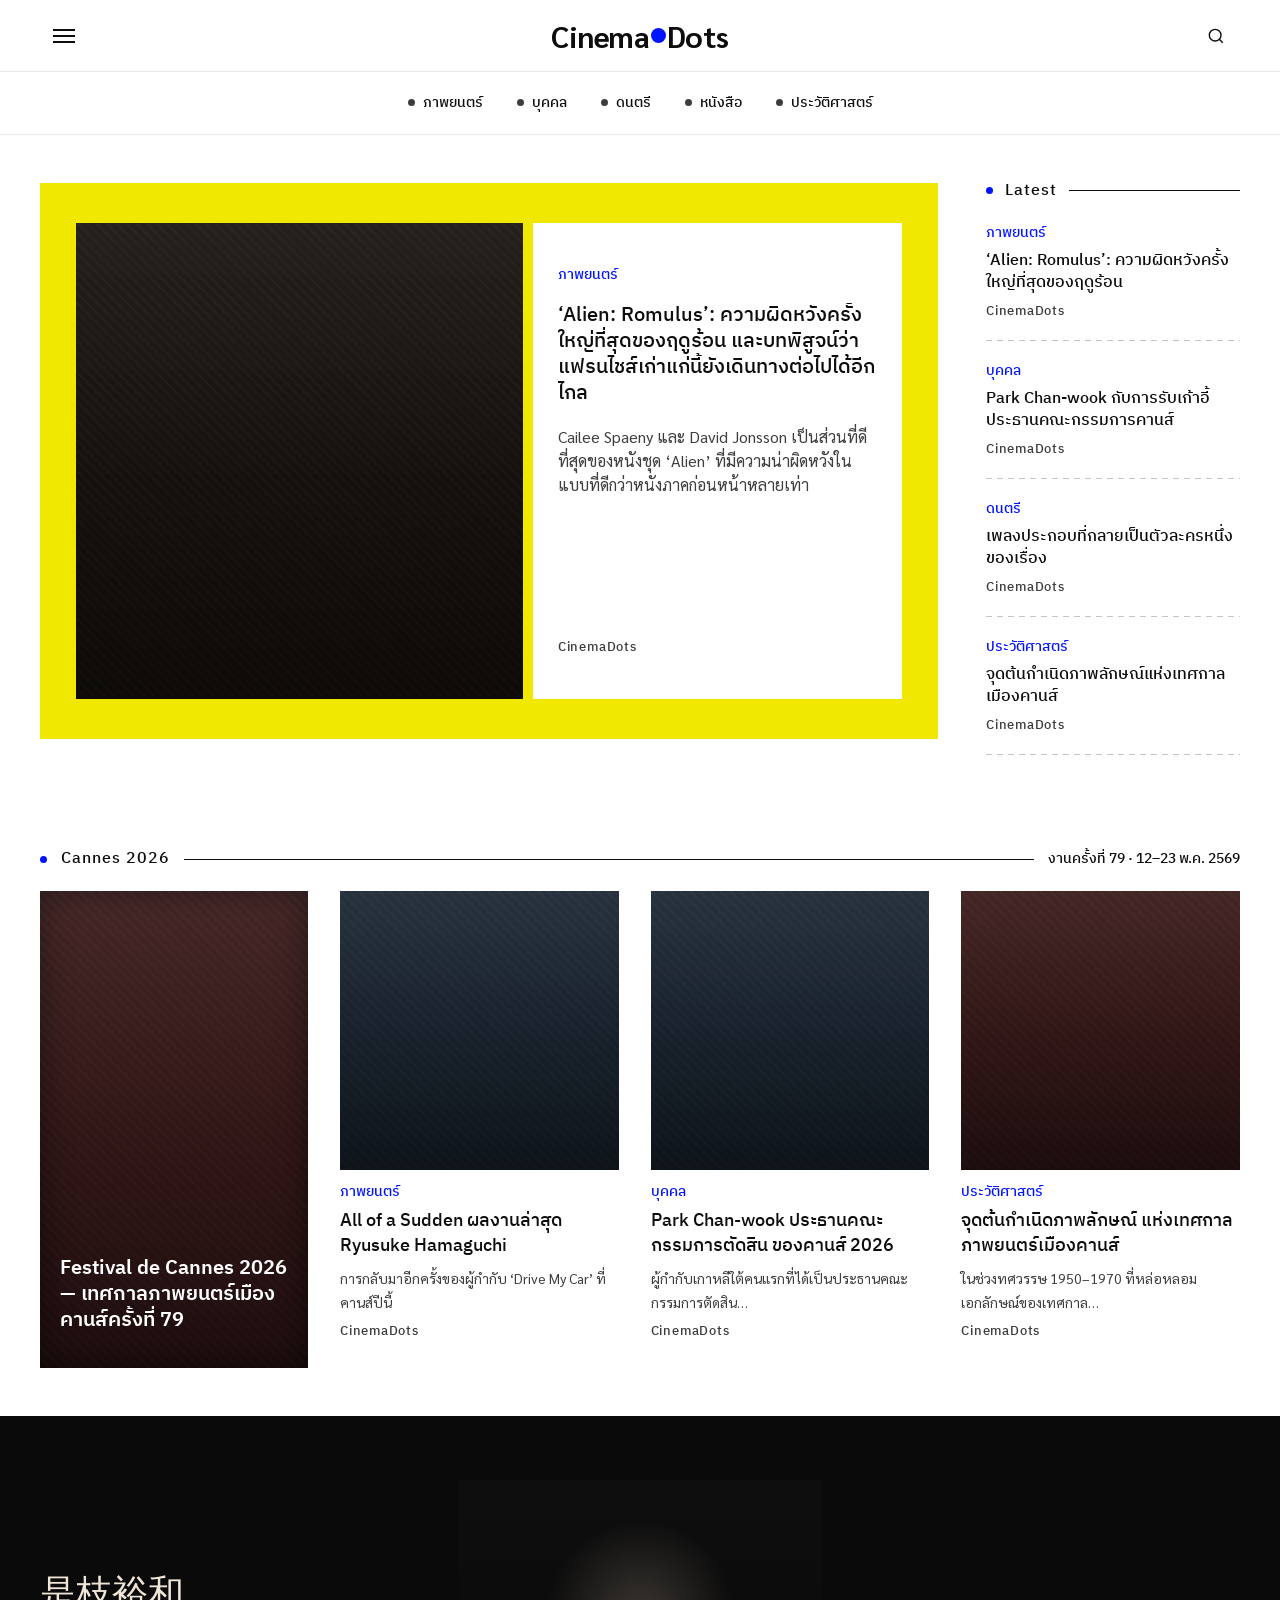
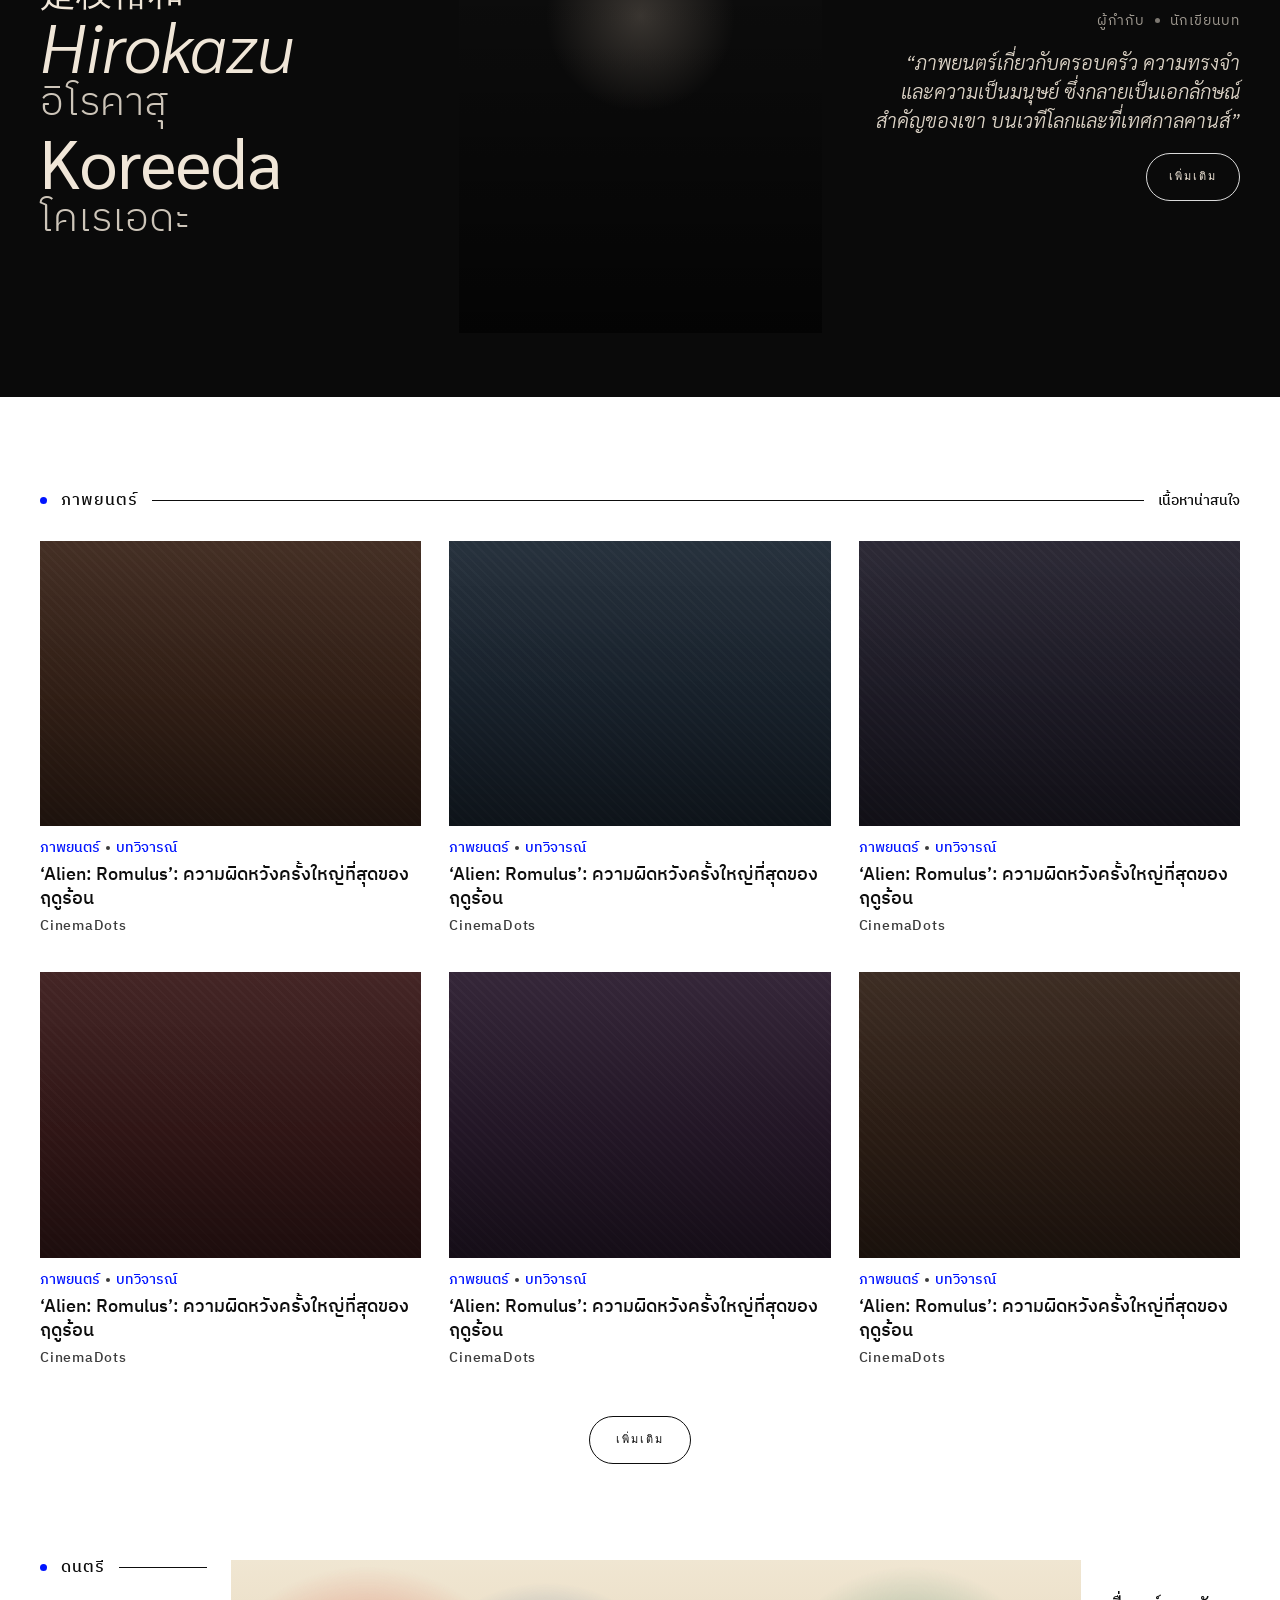
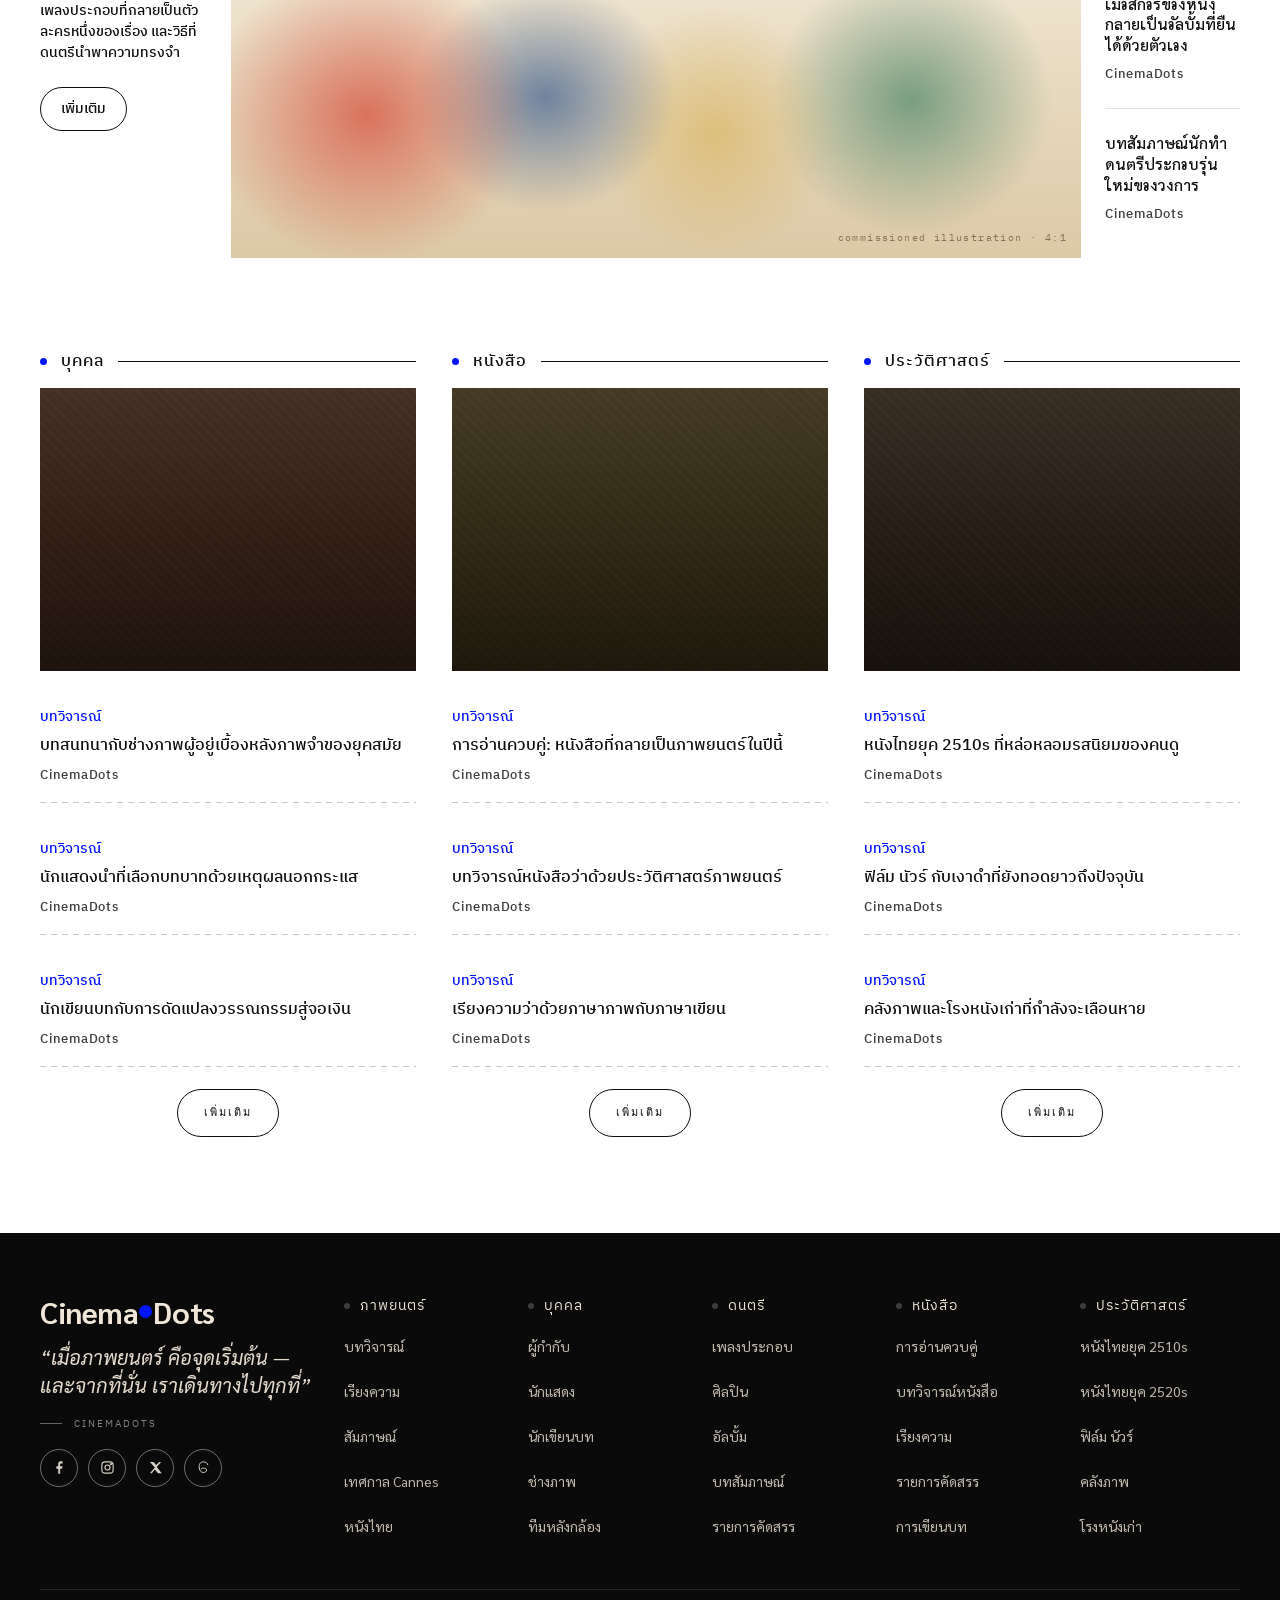
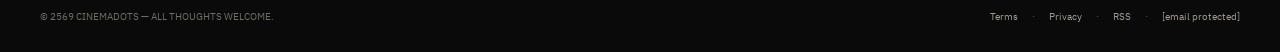
==== CinemaDots Home - Wireframe Build v2-2.html @ 70f96caf "Add Article + Article List pages, update homepage to v2-2-8 - Homepage updated to Wireframe Build v2" ====
<!doctype html>
<html lang="th">
<head>
<meta charset="utf-8" />
<meta name="viewport" content="width=device-width, initial-scale=1" />
<title>CinemaDots — Homepage (Hi-Fi · Desktop · Tablet · Mobile)</title>
<link rel="preconnect" href="https://fonts.googleapis.com" />
<link rel="preconnect" href="https://fonts.gstatic.com" crossorigin />
<link href="https://fonts.googleapis.com/css2?family=IBM+Plex+Mono:wght@400;500&family=IBM+Plex+Sans+Thai:wght@300;400;500;600;700&family=Sarabun:ital,wght@0,300;0,400;0,500;0,600;0,700;1,300;1,400;1,500&display=swap" rel="stylesheet" />
<style>
  :root{
    /* ── Color tokens (from the hi-fi file) ── */
    --ink:#0d0d0d;          /* headings, nav, 1px rules, outline buttons */
    --ink-2:#3d3d3d;        /* body, bylines, small grey dots */
    --blue:#0014ff;         /* the "dot", kickers, accent dots */
    --white:#ffffff;
    --dark:#0a0a0a;         /* director feature + footer */
    --yellow:#f0e800;       /* hero figure panel */
    --rule:#e8e8e8;         /* bar borders, column dividers */
    --rule-2:#e5e5e5;       /* dividers inside latest / music lists */
    --cream:#f0e6d8;        /* footer logo + headings */
    --cream-2:#d7d2c8;      /* footer links / quote */
    /* type families */
    --sans:'IBM Plex Sans Thai', system-ui, sans-serif;
    --serif:'Sarabun', 'IBM Plex Sans Thai', serif;
    --mono:'IBM Plex Mono', ui-monospace, monospace;
    /* responsive side gutter */
    --gut:40px;
  }
  *{box-sizing:border-box}
  figure{margin:0}
  html,body{margin:0;padding:0}
  body{background:var(--white);font-family:var(--sans);color:var(--ink);-webkit-font-smoothing:antialiased}
  a{color:inherit;text-decoration:none}
  button{font:inherit;color:inherit;background:none;border:0;cursor:pointer;padding:0}
  ::selection{background:var(--blue);color:#fff}

  /* full-bleed desktop: fills the viewport left-to-right at any width */
  .page{width:100%;background:var(--white)}
  /* roomier gutters on large/ultra-wide screens so content isn't glued to the edges */
  @media (min-width:1440px){:root{--gut:72px}}
  @media (min-width:1920px){:root{--gut:120px}}
  @media (min-width:2560px){:root{--gut:200px}}

  /* shared placeholder image block (color-chip + gradient + mono caption) */
  .ph{position:relative;background:var(--chip,#1a1410);overflow:hidden}
  .ph::after{content:"";position:absolute;inset:0;background:
    linear-gradient(180deg, rgba(255,255,255,.05) 0%, rgba(0,0,0,.18) 55%, rgba(0,0,0,.5) 100%),
    repeating-linear-gradient(45deg, rgba(255,255,255,.025) 0 2px, transparent 2px 7px);}
  .ph-cap{position:absolute;left:12px;bottom:11px;z-index:2;font-family:var(--mono);font-size:10px;
    line-height:15.5px;letter-spacing:1.4px;text-transform:lowercase;color:rgba(255,255,255,.58)}
  /* real image fills its placeholder block, covering the chip + caption */
  .ph>.fill,a.ph>.fill,.figure-img>.fill,.portrait>.fill{position:absolute;inset:0;width:100%;height:100%;object-fit:cover;z-index:1;display:block}
  .ph:has(>.fill)::after{z-index:1}
  .ph:has(>img.fill[src]) .ph-cap{display:none}
  img.fill{position:absolute;inset:0;width:100%;height:100%;object-fit:cover;z-index:1;display:block}

  /* reusable kicker / byline / section-label */
  .kicker{font-family:var(--sans);font-weight:500;font-size:14px;line-height:20px;color:var(--blue);
    display:inline-flex;align-items:center;gap:6px}
  .kicker .sep{width:4px;height:4px;border-radius:50%;background:var(--ink-2);display:inline-block}
  .kicker .alt{color:var(--blue)}
  .byline{font-family:var(--sans);font-weight:500;font-size:13px;line-height:20.15px;letter-spacing:.78px;color:var(--ink-2);
    display:inline-flex;align-items:center}
  .byline .d{width:5px;height:5px;border-radius:50%;background:var(--blue);display:inline-block;margin:0 1.5px;transform:translateY(-1px)}

  /* section-label header: • LABEL ───── [right meta] */
  .label-row{display:flex;align-items:center;gap:14px}
  .label-row .dot{width:7px;height:7px;border-radius:3.5px;background:var(--blue);flex:0 0 auto}
  .label-row .lbl{font-family:var(--sans);font-weight:500;font-size:16px;line-height:1;letter-spacing:1px;color:var(--ink);flex:0 0 auto}
  .label-row .rule{flex:1 1 auto;height:1px;background:var(--ink);min-width:24px}
  .label-row .meta{font-family:var(--sans);font-weight:500;font-size:14px;line-height:1;color:var(--ink);flex:0 0 auto;white-space:nowrap}

  /* outline pill button — mono variant */
  .pill{display:inline-flex;align-items:center;justify-content:center;height:48px;padding:0 26px;
    border:1px solid var(--ink);border-radius:999px;font-family:var(--mono);font-size:11px;line-height:17px;
    letter-spacing:1.98px;color:var(--ink);transition:background .18s,color .18s}
  .pill:hover{background:var(--ink);color:var(--white)}
  /* outline pill — thai variant */
  .pill-th{display:inline-flex;align-items:center;justify-content:center;height:44px;padding:10px 20px;
    border:1px solid var(--ink);border-radius:999px;font-family:var(--sans);font-weight:500;font-size:14px;line-height:1;
    color:var(--ink);transition:background .18s,color .18s}
  .pill-th:hover{background:var(--ink);color:var(--white)}

  /* ════════ 2 · TOP APP BAR ════════ */
  .appbar{position:sticky;top:0;z-index:40;height:72px;display:grid;grid-template-columns:1fr auto 1fr;align-items:center;
    padding:0 var(--gut);background:var(--white);border-bottom:1px solid var(--rule)}
  .appbar .iconbtn{width:48px;height:48px;border-radius:24px;display:grid;place-items:center;color:var(--ink)}
  .appbar .iconbtn:hover{background:#f4f4f4}
  .appbar .menu{justify-self:start;flex-direction:column;gap:4px;display:flex;align-items:center;justify-content:center}
  .appbar .menu span{width:22px;height:2px;background:var(--ink);display:block}
  .appbar .logo{grid-column:2;justify-self:center;font-family:var(--serif);font-weight:700;font-size:30px;line-height:30px;
    letter-spacing:-.3px;color:var(--ink);display:inline-flex;align-items:center}
  .appbar .logo .dot{width:15px;height:15px;border-radius:7.5px;background:var(--blue);display:inline-block;margin:0 1px}
  .appbar .search{justify-self:end}
  .appbar .search svg{width:20px;height:20px}

  /* ════════ 3 · CATEGORY NAV (desktop only) ════════ */
  .catnav{display:flex;justify-content:center;align-items:center;gap:34px;padding:14px var(--gut);
    background:var(--white);border-bottom:1px solid var(--rule)}
  .catnav a{display:inline-flex;align-items:center;gap:8px;padding:6px 0;flex:0 0 auto;
    font-family:var(--sans);font-weight:500;font-size:14px;line-height:21.7px;color:var(--ink)}
  .catnav a .d{width:7px;height:7px;border-radius:3.5px;background:var(--ink-2);display:inline-block}
  .catnav a:hover{color:var(--blue)}

  /* ════════ 4.1 · HERO ════════ */
  /* DESKTOP: figure left + Latest sidebar right (original layout) */
  .hero{display:grid;grid-template-columns:1fr 254px;gap:48px;align-items:start;padding:48px var(--gut)}
  /* A) yellow figure panel */
  .figure{background:var(--yellow);padding:40px 36px;display:flex;gap:10px;align-items:stretch}
  .figure-img{flex:1.4 1 0;aspect-ratio:15/16;--chip:#1a1410}
  .figure-card{flex:1 1 0;background:var(--white);padding:42px 25px;display:flex;flex-direction:column;gap:18px;min-width:0}
  .figure-card h1{margin:0;font-family:var(--sans);font-weight:500;font-size:20px;line-height:26px;color:var(--ink);overflow-wrap:anywhere;
    display:-webkit-box;-webkit-line-clamp:4;line-clamp:4;-webkit-box-orient:vertical;overflow:hidden}
  .figure-card p{margin:0;font-family:var(--serif);font-weight:400;font-size:16px;line-height:24px;color:var(--ink-2);text-wrap:pretty}
  .figure-card .byline{margin-top:auto}
  /* B) latest — sidebar on desktop */
  .latest{display:flex;flex-direction:column}
  .latest .latest-head{display:flex;align-items:center;gap:12px;margin-bottom:4px}
  .latest .latest-head .dot{width:7px;height:7px;border-radius:3.5px;background:var(--blue);flex:0 0 auto}
  .latest .latest-head .lbl{font-family:var(--sans);font-weight:500;font-size:16px;line-height:1;letter-spacing:1px;color:var(--ink)}
  .latest .latest-head .rule{flex:1 1 auto;height:1px;background:var(--ink);min-width:16px}
  .latest .item{display:flex;flex-direction:column;gap:7px;padding:20px 0;
    background-image:repeating-linear-gradient(to right, #c4c4c4 0 6px, transparent 6px 11px);
    background-repeat:no-repeat;background-position:left bottom;background-size:100% 1px}
  .latest .item h3{margin:0;font-family:var(--sans);font-weight:500;font-size:16px;line-height:22px;color:var(--ink);text-wrap:pretty}

  /* ════════ 4.2 · CANNES 2026 FEATURE ROW ════════ */
  .cannes{padding:48px var(--gut) 0}
  .cannes .row{display:grid;grid-template-columns:268px repeat(3,1fr);gap:32px;align-items:start;margin-top:24px}
  /* tall feature card — fixed 9:16 */
  .cannes .feature{aspect-ratio:9/16;position:relative;--chip:#3a1a1a;box-shadow:inset 0 0 30px rgba(0,0,0,.55)}
  .cannes .feature .ph-cap{z-index:3}
  .cannes .feature .overlay{position:absolute;left:20px;right:20px;bottom:34px;z-index:3;
    font-family:var(--sans);font-weight:600;font-size:20px;line-height:26px;color:#fff;text-wrap:pretty}
  /* square cards */
  .cannes .card{display:flex;flex-direction:column;gap:12px;min-width:0}
  .cannes .card .sq{aspect-ratio:1/1}
  .cannes .card .meta{display:flex;flex-direction:column;gap:7px}
  .cannes .card .meta h3{margin:0;font-family:var(--sans);font-weight:500;font-size:18px;line-height:25px;color:var(--ink);text-wrap:pretty}
  .cannes .card .meta .ex{margin:0;font-family:var(--serif);font-weight:400;font-size:14px;line-height:24px;color:var(--ink-2);text-wrap:pretty}

  /* ════════ 4.3 · DIRECTOR FEATURE (DARK) ════════ */
  .director-wrap{padding-top:48px}
  /* layout (Golf): name block LEFT · portrait CENTRE · quote RIGHT */
  .director{background:var(--dark);padding:64px var(--gut);display:flex;gap:48px;align-items:center}
  .director .portrait{flex:0 0 363px;aspect-ratio:363/453;
    --chip:#101010;position:relative;align-self:center}
  .director .portrait::after{background:
    radial-gradient(42% 34% at 50% 30%, rgba(220,200,180,.22) 0%, transparent 62%),
    linear-gradient(180deg, rgba(0,0,0,.1) 0%, rgba(0,0,0,.75) 100%)}
  .director .portrait .ph-cap{color:rgba(240,230,216,.45)}
  /* middle column — quote, bottom-aligned, right text */
  /* right column — quote, vertically centred, right-aligned */
  .director .mid{flex:1 1 0;display:flex;flex-direction:column;justify-content:center;align-items:flex-end;gap:18px;text-align:right;min-width:0}
  .director .eyebrow{font-family:var(--sans);font-weight:400;font-size:14px;line-height:18px;letter-spacing:1px;
    color:rgba(240,230,216,.65);display:inline-flex;align-items:center;gap:10px}
  .director .eyebrow .d{width:5px;height:5px;border-radius:50%;background:rgba(240,230,216,.5);display:inline-block}
  .director .quote{margin:0;font-family:var(--serif);font-weight:300;font-style:italic;font-size:20px;line-height:29px;
    color:rgba(240,230,216,.92);text-wrap:pretty}
  .director .mid .pill{height:48px;padding:0 22px;border-color:rgba(255,255,255,.85);color:var(--cream)}
  .director .mid .pill:hover{background:var(--cream);color:var(--dark)}
  /* left column — big name block, left-aligned */
  .director .names{flex:1 1 0;display:flex;flex-direction:column;justify-content:center;align-items:flex-start;text-align:left;color:var(--cream);line-height:1;min-width:0}
  .director .names .orig{font-family:var(--serif);font-weight:400;font-size:clamp(26px,3.4vw,36px);line-height:1.1;color:var(--cream)}
  .director .names .en{font-family:var(--serif);font-weight:300;font-style:italic;font-size:clamp(44px,6.2vw,68px);line-height:1.04;color:var(--cream);white-space:nowrap}
  .director .names .en.rg{font-style:normal;font-weight:400}
  .director .names .th{font-family:var(--sans);font-weight:300;font-size:clamp(28px,4vw,40px);line-height:1.12;color:rgba(240,230,216,.85);text-align:left;white-space:nowrap}

  /* ════════ 4.4 · SECTION HEADER ════════ */
  .section-head{padding:96px var(--gut) 0}

  /* ════════ 4.5 · REVIEW GRID ════════ */
  .review{padding:32px var(--gut) 0;display:grid;grid-template-columns:repeat(3,1fr);column-gap:28px;row-gap:36px}
  .review .card{display:flex;flex-direction:column}
  .review .card .img{aspect-ratio:334/250}
  .review .card .txt{padding-top:12px;display:flex;flex-direction:column;gap:5px}
  .review .card .txt h3{margin:0;font-family:var(--sans);font-weight:500;font-size:18px;line-height:24px;color:var(--ink);text-wrap:pretty}
  .review .card .txt .byline{font-size:14px}

  /* ════════ 4.6 · MORE BUTTON ROW ════════ */
  .more-row{padding:48px var(--gut) 0;display:flex;justify-content:center}

  /* ════════ 4.7 · MUSIC FEATURE ════════ */
  .music{padding:96px var(--gut) 0;display:flex;align-items:center;gap:0}
  .music .mcol{flex:0 0 159px;display:flex;flex-direction:column;gap:24px}
  .music .mcol.left{flex:0 0 191px;padding-right:24px;align-self:flex-start}
  .music .mcol.right{padding-left:24px}
  .music .mcol.left .label-row{flex-wrap:wrap}
  .music .mcol .snip{margin:0;font-family:var(--sans);font-weight:500;font-size:14px;line-height:21px;color:var(--ink);text-wrap:pretty}
  .music .mcol .pill-th{align-self:flex-start}
  .music .banner{flex:1 1 auto;aspect-ratio:744/261;position:relative;overflow:hidden;
    background:
      radial-gradient(30% 78% at 16% 52%, rgba(214,86,66,.78) 0%, transparent 64%),
      radial-gradient(24% 60% at 37% 46%, rgba(38,78,138,.62) 0%, transparent 64%),
      radial-gradient(22% 66% at 57% 58%, rgba(216,176,84,.6) 0%, transparent 64%),
      radial-gradient(26% 70% at 80% 47%, rgba(48,118,88,.6) 0%, transparent 64%),
      linear-gradient(180deg,#f0e6d2 0%,#dcc9a6 100%)}
  .music .banner .cap{position:absolute;right:14px;bottom:13px;font-family:var(--mono);font-size:10px;
    line-height:15px;letter-spacing:1.4px;text-transform:lowercase;color:rgba(60,40,20,.55)}
  .music .mcol.right .ritem{display:flex;flex-direction:column;gap:8px}
  .music .mcol.right .ritem + .ritem{padding-top:24px;border-top:1px solid var(--rule-2)}
  .music .mcol.right .ritem h3{margin:0;font-family:var(--serif);font-weight:500;font-size:15.5px;line-height:20.9px;color:var(--ink);text-wrap:pretty}

  /* ════════ 4.8 · THREE-COLUMN SECTION ════════ */
  .triple{padding:96px var(--gut) 0;display:flex;gap:36px}
  .triple .tcol{flex:1 1 0;min-width:0;display:flex;flex-direction:column;gap:18px}
  .triple .tcol .lead{aspect-ratio:330/248}
  .triple .tcol .litem{padding:18px 0;display:flex;flex-direction:column;gap:8px;
    background-image:repeating-linear-gradient(to right, #c4c4c4 0 6px, transparent 6px 11px);
    background-repeat:no-repeat;background-position:left bottom;background-size:100% 1px}
  .triple .tcol .litem h3{margin:0;font-family:var(--sans);font-weight:500;font-size:16px;line-height:22px;color:var(--ink);text-wrap:pretty}
  .triple .tcol .pill{align-self:center;margin-top:4px}

  /* ════════ 5 · FOOTER ════════ */
  .footer-wrap{padding-top:96px}
  .footer{background:var(--dark);color:var(--cream-2);padding:64px var(--gut) 28px}
  .footer .cols{display:flex;flex-wrap:wrap;gap:30px 24px}
  .footer .brand{flex:0 0 280px;display:flex;flex-direction:column;gap:16px}
  .footer .brand .logo{font-family:var(--serif);font-weight:700;font-size:30px;line-height:30px;letter-spacing:-.3px;color:var(--cream);display:inline-flex;align-items:center}
  .footer .brand .logo .dot{width:13px;height:13px;border-radius:6.5px;background:var(--blue);display:inline-block;margin:0 1px}
  .footer .brand .quote{margin:0;font-family:var(--serif);font-style:italic;font-weight:400;font-size:20px;line-height:28px;color:rgba(240,230,216,.95);text-wrap:pretty;max-width:30ch}
  .footer .brand .wordmark{display:flex;align-items:center;gap:12px;font-family:var(--sans);font-weight:400;font-size:10px;line-height:18px;letter-spacing:2px;color:rgba(240,230,216,.55)}
  .footer .brand .wordmark::before{content:"";width:22px;height:1px;background:rgba(240,230,216,.4)}
  .footer .brand .socials{display:flex;gap:10px}
  .footer .brand .socials a{width:38px;height:38px;border:1px solid rgba(255,255,255,.4);border-radius:19px;display:grid;place-items:center;color:var(--cream-2)}
  .footer .brand .socials a:hover{background:var(--cream);color:var(--dark)}
  .footer .brand .socials svg{width:15px;height:15px}
  .footer .lcol{flex:1 1 126px;min-width:110px;display:flex;flex-direction:column}
  .footer .lcol h6{margin:0 0 18px;display:flex;align-items:center;gap:10px;font-family:var(--sans);font-weight:400;font-size:14px;line-height:18.6px;letter-spacing:1px;color:var(--cream)}
  .footer .lcol h6 .d{width:6px;height:6px;border-radius:50%;background:var(--ink-2);display:inline-block}
  .footer .lcol ul{list-style:none;margin:0;padding:0;display:flex;flex-direction:column;gap:18px}
  .footer .lcol li a{font-family:var(--serif);font-weight:400;font-size:14px;line-height:20px;color:rgba(240,230,216,.8)}
  .footer .lcol li a:hover{color:var(--cream)}
  .footer .legal{margin-top:48px;padding-top:20px;border-top:1px solid rgba(255,255,255,.12);
    display:flex;justify-content:space-between;align-items:center;gap:14px;flex-wrap:wrap;
    font-family:var(--sans);font-weight:400;font-size:10px;line-height:1.4;color:rgba(240,230,216,.45)}
  .footer .legal .rt{display:flex;gap:14px;color:rgba(240,230,216,.65)}
  .footer .legal .rt .sep{opacity:.5}

  /* ═══════════════════ TABLET (≤1023px) ═══════════════════ */
  @media (max-width:1023px){
    :root{--gut:28px}
    /* category nav hidden on tablet/mobile — lives in hamburger */
    .catnav{display:none}
    /* hero: figure full-bleed edge-to-edge (no padding), latest below with gutters */
    .hero{display:block;padding:0}
    .latest{display:grid;grid-template-columns:1fr 1fr;column-gap:32px;row-gap:0;padding:48px var(--gut) 0}
    .latest .latest-head{grid-column:1 / -1}
    /* cannes: 2 columns, feature spans full width on its own row */
    .cannes .row{grid-template-columns:1fr 1fr;gap:24px}
    .cannes .feature{grid-column:1 / -1;height:auto;aspect-ratio:16/7}
    .cannes .feature .overlay{font-size:24px;line-height:30px;max-width:60%}
    /* director: name + portrait side by side, quote spans below */
    .director{flex-wrap:wrap;gap:32px;padding:56px var(--gut)}
    .director .names{flex:1 1 280px;justify-content:center;align-items:flex-start;text-align:left}
    .director .portrait{flex:0 0 300px;max-width:45%}
    .director .mid{flex:1 1 100%;justify-content:flex-start;align-items:flex-start;text-align:left}
    .director .mid .quote{text-align:left}
    /* review grid: 2 columns */
    .review{grid-template-columns:1fr 1fr;column-gap:24px;row-gap:32px}
    /* music: stack */
    .music{flex-direction:column;align-items:stretch;gap:32px;padding-top:80px}
    .music .mcol.left{align-self:stretch}
    .music .mcol.left .label-row{flex-wrap:nowrap}
    .music .mcol{flex:1 1 auto}
    .music .mcol.left,.music .mcol.right{padding:0}
    .music .mcol.right{flex-direction:row;gap:24px}
    .music .mcol.right .ritem{flex:1 1 0}
    .music .mcol.right .ritem + .ritem{padding-top:0;border-top:0;border-left:1px solid var(--rule-2);padding-left:24px}
    /* triple: keep 3 columns, tighter */
    .triple{gap:24px;padding-top:80px}
    /* footer: brand full width, columns wrap below */
    .footer .brand{flex:1 1 100%}
  }

  /* ═══════════════════ MOBILE (≤640px) ═══════════════════ */
  @media (max-width:640px){
    :root{--gut:18px}
    .appbar{padding:0 12px}
    .appbar .logo{font-size:24px;line-height:24px}
    .appbar .logo .dot{width:12px;height:12px}
    /* category nav hidden on tablet/mobile — lives in hamburger */
    .catnav{display:none}
    /* hero figure full-bleed (no padding); image stacks over card */
    .hero{padding:0}
    .figure{flex-direction:column;padding:18px}
    .figure-img{flex:none;width:100%;aspect-ratio:1/1}
    .figure-card{flex:none;width:100%;padding:24px 20px;gap:14px}
    .latest{grid-template-columns:1fr;padding:40px var(--gut) 0}
    /* cannes single column */
    .cannes{padding-top:40px}
    .cannes .row{grid-template-columns:1fr;gap:28px}
    .cannes .feature{aspect-ratio:9/16}
    .cannes .feature .overlay{font-size:22px;line-height:28px;max-width:80%}
    .cannes .card .sq{aspect-ratio:16/10}
    /* director full stack: name, portrait, quote */
    .director-wrap{padding-top:40px}
    .director{flex-direction:column;gap:28px;padding:44px var(--gut)}
    .director .names{flex:none;width:100%;align-items:flex-start;text-align:left}
    .director .names .th{text-align:left}
    .director .portrait{flex:none;width:100%;max-width:none}
    .director .mid{flex:none;width:100%;align-items:flex-start;text-align:left}
    /* section header */
    .section-head{padding-top:72px}
    /* review single column */
    .review{grid-template-columns:1fr;row-gap:32px}
    .more-row{padding-top:40px}
    /* music: items stack vertically again */
    .music{padding-top:72px}
    .music .mcol.right{flex-direction:column;gap:0}
    .music .mcol.right .ritem + .ritem{padding-top:24px;border-top:1px solid var(--rule-2);border-left:0;padding-left:0}
    /* triple stacks */
    .triple{flex-direction:column;gap:48px;padding-top:72px}
    /* footer columns: two per row */
    .footer{padding:48px var(--gut) 24px}
    .footer-wrap{padding-top:72px}
    .footer .lcol{flex:1 1 40%;min-width:40%}
    .footer .legal{flex-direction:column;align-items:flex-start;gap:10px}
  }

  /* ════════ OVERLAYS · menu + search ════════ */
  .overlay-panel{position:fixed;inset:0;z-index:100;background:var(--white);
    display:flex;flex-direction:column;opacity:0;visibility:hidden;transform:translateY(-12px);
    transition:opacity .28s ease,transform .28s ease,visibility .28s}
  .overlay-panel.open{opacity:1;visibility:visible;transform:none}
  .overlay-top{height:72px;flex:0 0 auto;display:grid;grid-template-columns:1fr auto 1fr;align-items:center;
    padding:0 var(--gut);border-bottom:1px solid var(--rule)}
  .overlay-top .logo{grid-column:2;justify-self:center;font-family:var(--serif);font-weight:700;font-size:30px;line-height:30px;letter-spacing:-.3px;color:var(--ink);display:inline-flex;align-items:center}
  .overlay-top .logo .dot{width:15px;height:15px;border-radius:7.5px;background:var(--blue);display:inline-block;margin:0 1px}
  .overlay-close{justify-self:end;width:48px;height:48px;border-radius:24px;display:grid;place-items:center;color:var(--ink)}
  .overlay-close:hover{background:#f4f4f4}
  .overlay-close svg{width:20px;height:20px}
  /* menu body */
  .menu-body{flex:1 1 auto;overflow-y:auto;max-width:1063px;width:100%;margin:0 auto;padding:24px var(--gut) 40px;display:flex;flex-direction:column}
  .menu-body a.mlink{display:flex;align-items:center;justify-content:space-between;gap:16px;padding:22px 0;
    border-bottom:1px solid var(--rule);font-family:var(--serif);font-weight:500;font-size:30px;line-height:1.1;color:var(--ink);text-wrap:pretty}
  .menu-body a.mlink:hover{color:var(--blue)}
  .menu-body a.mlink .d{width:9px;height:9px;border-radius:50%;background:var(--blue);flex:0 0 auto}
  .menu-foot{display:flex;justify-content:space-between;gap:16px;margin-top:28px;
    font-family:var(--mono);font-size:11px;letter-spacing:1.4px;text-transform:uppercase;color:var(--ink-2)}
  /* search body */
  .search-body{flex:1 1 auto;max-width:1063px;width:100%;margin:0 auto;padding:64px var(--gut)}
  .search-field{display:flex;align-items:center;gap:16px;border-bottom:1px solid var(--ink);padding-bottom:18px}
  .search-field svg{width:26px;height:26px;color:var(--ink);flex:0 0 auto}
  .search-field input{flex:1 1 auto;border:0;outline:0;background:none;font-family:var(--serif);font-weight:400;font-size:34px;line-height:1.2;color:var(--ink)}
  .search-field input::placeholder{color:#bdbdbd}
  .search-sugg{margin-top:36px;display:flex;flex-direction:column;gap:18px}
  .search-sugg .lbl{font-family:var(--sans);font-weight:500;font-size:12px;line-height:20px;letter-spacing:1px;color:var(--blue)}
  .search-sugg .chips{display:flex;flex-wrap:wrap;gap:10px}
  .search-sugg .chips a{display:inline-flex;align-items:center;height:40px;padding:0 18px;border:1px solid var(--rule);border-radius:999px;
    font-family:var(--sans);font-weight:500;font-size:14px;color:var(--ink)}
  .search-sugg .chips a:hover{border-color:var(--ink)}
  body.lock{overflow:hidden}
  @media (max-width:640px){
    .overlay-top{height:60px}
    .overlay-top .logo{font-size:24px;line-height:24px}
    .menu-body a.mlink{font-size:24px;padding:18px 0}
    .search-field input{font-size:24px}
  }
</style>
</head>
<body>

<div class="page">

  <!-- 2 · TOP APP BAR -->
  <header class="appbar">
    <button class="iconbtn menu" id="menuBtn" aria-label="เปิดเมนู" aria-expanded="false"><span></span><span></span><span></span></button>
    <a class="logo" href="#" aria-label="CinemaDots — หน้าแรก">Cinema<span class="dot" aria-hidden="true"></span>Dots</a>
    <button class="iconbtn search" id="searchBtn" aria-label="ค้นหา" aria-expanded="false">
      <svg viewBox="0 0 24 24" fill="none" stroke="currentColor" stroke-width="1.67"><circle cx="11" cy="11" r="7"/><path d="m20 20-4-4"/></svg>
    </button>
  </header>

  <!-- 3 · CATEGORY NAV (desktop only; categories also in hamburger for tablet/mobile) -->
  <nav class="catnav" aria-label="หมวดหมู่หลัก">
    <a href="CinemaDots Article List.html"><span class="d"></span>ภาพยนตร์</a>
    <a href="CinemaDots Article List.html"><span class="d"></span>บุคคล</a>
    <a href="CinemaDots Article List.html"><span class="d"></span>ดนตรี</a>
    <a href="CinemaDots Article List.html"><span class="d"></span>หนังสือ</a>
    <a href="CinemaDots Article List.html"><span class="d"></span>ประวัติศาสตร์</a>
  </nav>

  <main data-screen-label="01 Homepage — Hi-Fi">

  <!-- 4.1 · HERO -->
  <section class="hero" aria-label="บทความเด่นประจำสัปดาห์">
    <figure class="figure">
      <div class="ph figure-img"><img class="fill" src="https://assets.mubicdn.net/images/notebook/post_images/43249/images-w1400.jpg?1779292727" alt="" loading="lazy" onerror="this.style.display='none'" /><span class="ph-cap">hero · 15:16 · drop image</span></div>
      <div class="figure-card">
        <span class="kicker">ภาพยนตร์</span>
        <h1>‘Alien: Romulus’: ความผิดหวังครั้งใหญ่ที่สุดของฤดูร้อน และบทพิสูจน์ว่าแฟรนไชส์เก่าแก่นี้ยังเดินทางต่อไปได้อีกไกล</h1>
        <p>Cailee Spaeny และ David Jonsson เป็นส่วนที่ดีที่สุดของหนังชุด ‘Alien’ ที่มีความน่าผิดหวังในแบบที่ดีกว่าหนังภาคก่อนหน้าหลายเท่า</p>
        <span class="byline">CinemaDots</span>
      </div>
    </figure>

    <aside class="latest" aria-label="ล่าสุด">
      <div class="latest-head"><span class="dot"></span><span class="lbl">Latest</span><span class="rule"></span></div>
      <a class="item" href="CinemaDots Article.html"><span class="kicker">ภาพยนตร์</span><h3>‘Alien: Romulus’: ความผิดหวังครั้งใหญ่ที่สุดของฤดูร้อน</h3><span class="byline">CinemaDots</span></a>
      <a class="item" href="CinemaDots Article.html"><span class="kicker">บุคคล</span><h3>Park Chan-wook กับการรับเก้าอี้ประธานคณะกรรมการคานส์</h3><span class="byline">CinemaDots</span></a>
      <a class="item" href="CinemaDots Article.html"><span class="kicker">ดนตรี</span><h3>เพลงประกอบที่กลายเป็นตัวละครหนึ่งของเรื่อง</h3><span class="byline">CinemaDots</span></a>
      <a class="item" href="CinemaDots Article.html"><span class="kicker">ประวัติศาสตร์</span><h3>จุดต้นกำเนิดภาพลักษณ์แห่งเทศกาลเมืองคานส์</h3><span class="byline">CinemaDots</span></a>
    </aside>
  </section>

  <!-- 4.2 · CANNES 2026 FEATURE ROW -->
  <section class="cannes" aria-label="Cannes 2026">
    <div class="label-row">
      <span class="dot"></span><span class="lbl">Cannes 2026</span><span class="rule"></span>
      <span class="meta">งานครั้งที่ 79 · 12–23 พ.ค. 2569</span>
    </div>
    <div class="row">
      <a class="ph feature" href="CinemaDots Article.html" style="--chip:#3a1a1a"><img class="fill" src="https://i.pinimg.com/736x/84/10/26/8410262067832df970523d324cc3040e.jpg" alt="" loading="lazy" onerror="this.style.display='none'" />
        <span class="ph-cap">festival · 9:16</span>
        <span class="overlay">Festival de Cannes 2026 — เทศกาลภาพยนตร์เมืองคานส์ครั้งที่ 79</span>
      </a>
      <a class="card" href="CinemaDots Article.html">
        <div class="ph sq" style="--chip:#1c2733"><img class="fill" src="https://i.pinimg.com/1200x/cc/4f/08/cc4f08f8a898ac7b2a45bcac392457d6.jpg" alt="" loading="lazy" onerror="this.style.display='none'" /><span class="ph-cap">film still · b/w</span></div>
        <div class="meta">
          <span class="kicker">ภาพยนตร์</span>
          <h3>All of a Sudden ผลงานล่าสุด Ryusuke Hamaguchi</h3>
          <p class="ex">การกลับมาอีกครั้งของผู้กำกับ ‘Drive My Car’ ที่คานส์ปีนี้</p>
          <span class="byline">CinemaDots</span>
        </div>
      </a>
      <a class="card" href="CinemaDots Article.html">
        <div class="ph sq" style="--chip:#1c2733"><img class="fill" src="https://i.pinimg.com/1200x/6d/01/4d/6d014d71f52593006ea2a7f1fcf4b00c.jpg" alt="" loading="lazy" onerror="this.style.display='none'" /><span class="ph-cap">portrait · b/w</span></div>
        <div class="meta">
          <span class="kicker">บุคคล</span>
          <h3>Park Chan-wook ประธานคณะกรรมการตัดสิน ของคานส์ 2026</h3>
          <p class="ex">ผู้กำกับเกาหลีใต้คนแรกที่ได้เป็นประธานคณะกรรมการตัดสิน…</p>
          <span class="byline">CinemaDots</span>
        </div>
      </a>
      <a class="card" href="CinemaDots Article.html">
        <div class="ph sq" style="--chip:#3a1a1a"><img class="fill" src="https://i.pinimg.com/736x/20/47/3f/20473fd21f57b8c74059cc359d5199b2.jpg" alt="" loading="lazy" onerror="this.style.display='none'" /><span class="ph-cap">archive · poster</span></div>
        <div class="meta">
          <span class="kicker">ประวัติศาสตร์</span>
          <h3>จุดต้นกำเนิดภาพลักษณ์ แห่งเทศกาลภาพยนตร์เมืองคานส์</h3>
          <p class="ex">ในช่วงทศวรรษ 1950–1970 ที่หล่อหลอมเอกลักษณ์ของเทศกาล…</p>
          <span class="byline">CinemaDots</span>
        </div>
      </a>
    </div>
  </section>

  <!-- 4.3 · DIRECTOR FEATURE (DARK) -->
  <div class="director-wrap">
    <section class="director" aria-label="ผู้กำกับประจำสัปดาห์ — Hirokazu Koreeda">
      <div class="names">
        <span class="orig">是枝裕和</span>
        <span class="en">Hirokazu</span>
        <span class="th">อิโรคาสุ</span>
        <span class="en rg">Koreeda</span>
        <span class="th">โคเรเอดะ</span>
      </div>
      <div class="ph portrait"><img class="fill" src="https://i.pinimg.com/736x/ca/dd/5c/cadd5c571e94cbe440867a168a942086.jpg" alt="" loading="lazy" onerror="this.style.display='none'" /><span class="ph-cap">portrait · 4:5</span></div>
      <div class="mid">
        <span class="eyebrow">ผู้กำกับ<span class="d"></span>นักเขียนบท</span>
        <p class="quote">“ภาพยนตร์เกี่ยวกับครอบครัว ความทรงจำ และความเป็นมนุษย์ ซึ่งกลายเป็นเอกลักษณ์สำคัญของเขา บนเวทีโลกและที่เทศกาลคานส์”</p>
        <a class="pill" href="CinemaDots Article List.html">เพิ่มเติม</a>
      </div>
    </section>
  </div>

  <!-- 4.4 · SECTION HEADER -->
  <div class="section-head">
    <div class="label-row">
      <span class="dot"></span><span class="lbl">ภาพยนตร์</span><span class="rule"></span>
      <span class="meta">เนื้อหาน่าสนใจ</span>
    </div>
  </div>

  <!-- 4.5 · REVIEW GRID -->
  <section class="review" aria-label="ภาพยนตร์ — เนื้อหาน่าสนใจ">
    <a class="card" href="CinemaDots Article.html">
      <div class="ph img" style="--chip:#3a2419"><img class="fill" src="https://i.pinimg.com/1200x/1a/b5/bd/1ab5bdfe80a2b6b2d32aa4091ab54346.jpg" alt="" loading="lazy" onerror="this.style.display='none'" /><span class="ph-cap">shibuya b/w</span></div>
      <div class="txt"><span class="kicker">ภาพยนตร์<span class="sep"></span><span class="alt">บทวิจารณ์</span></span>
        <h3>‘Alien: Romulus’: ความผิดหวังครั้งใหญ่ที่สุดของฤดูร้อน</h3>
        <span class="byline">CinemaDots</span></div>
    </a>
    <a class="card" href="CinemaDots Article.html">
      <div class="ph img" style="--chip:#1c2733"><img class="fill" src="https://i.pinimg.com/1200x/b6/ea/2f/b6ea2f61fc060c7eda3b8b0c6f2380f2.jpg" alt="" loading="lazy" onerror="this.style.display='none'" /><span class="ph-cap">dusk skyline</span></div>
      <div class="txt"><span class="kicker">ภาพยนตร์<span class="sep"></span><span class="alt">บทวิจารณ์</span></span>
        <h3>‘Alien: Romulus’: ความผิดหวังครั้งใหญ่ที่สุดของฤดูร้อน</h3>
        <span class="byline">CinemaDots</span></div>
    </a>
    <a class="card" href="CinemaDots Article.html">
      <div class="ph img" style="--chip:#221f2c"><img class="fill" src="https://i.pinimg.com/1200x/ef/7f/ac/ef7fac69e9043c8f38e20ad830b36296.jpg" alt="" loading="lazy" onerror="this.style.display='none'" /><span class="ph-cap">rocket trail</span></div>
      <div class="txt"><span class="kicker">ภาพยนตร์<span class="sep"></span><span class="alt">บทวิจารณ์</span></span>
        <h3>‘Alien: Romulus’: ความผิดหวังครั้งใหญ่ที่สุดของฤดูร้อน</h3>
        <span class="byline">CinemaDots</span></div>
    </a>
    <a class="card" href="CinemaDots Article.html">
      <div class="ph img" style="--chip:#3a1a1a"><img class="fill" src="https://i.pinimg.com/1200x/96/49/cb/9649cb8d5a90dba5ffe44b415007681a.jpg" alt="" loading="lazy" onerror="this.style.display='none'" /><span class="ph-cap">dust scene</span></div>
      <div class="txt"><span class="kicker">ภาพยนตร์<span class="sep"></span><span class="alt">บทวิจารณ์</span></span>
        <h3>‘Alien: Romulus’: ความผิดหวังครั้งใหญ่ที่สุดของฤดูร้อน</h3>
        <span class="byline">CinemaDots</span></div>
    </a>
    <a class="card" href="CinemaDots Article.html">
      <div class="ph img" style="--chip:#2a1b2e"><img class="fill" src="https://i.pinimg.com/736x/99/af/bc/99afbc62b0804c8fddf6d30a47d36a60.jpg" alt="" loading="lazy" onerror="this.style.display='none'" /><span class="ph-cap">interior · 35mm</span></div>
      <div class="txt"><span class="kicker">ภาพยนตร์<span class="sep"></span><span class="alt">บทวิจารณ์</span></span>
        <h3>‘Alien: Romulus’: ความผิดหวังครั้งใหญ่ที่สุดของฤดูร้อน</h3>
        <span class="byline">CinemaDots</span></div>
    </a>
    <a class="card" href="CinemaDots Article.html">
      <div class="ph img" style="--chip:#332218"><img class="fill" src="https://i.pinimg.com/1200x/45/30/f7/4530f79dd444ae085f2a1469bc97c1ab.jpg" alt="" loading="lazy" onerror="this.style.display='none'" /><span class="ph-cap">temple · golden hour</span></div>
      <div class="txt"><span class="kicker">ภาพยนตร์<span class="sep"></span><span class="alt">บทวิจารณ์</span></span>
        <h3>‘Alien: Romulus’: ความผิดหวังครั้งใหญ่ที่สุดของฤดูร้อน</h3>
        <span class="byline">CinemaDots</span></div>
    </a>
  </section>

  <!-- 4.6 · MORE BUTTON -->
  <div class="more-row"><a class="pill" href="CinemaDots Article List.html">เพิ่มเติม</a></div>

  <!-- 4.7 · MUSIC FEATURE -->
  <section class="music" aria-label="ดนตรี">
    <div class="mcol left">
      <div class="label-row"><span class="dot"></span><span class="lbl">ดนตรี</span><span class="rule"></span></div>
      <p class="snip">เพลงประกอบที่กลายเป็นตัวละครหนึ่งของเรื่อง และวิธีที่ดนตรีนำพาความทรงจำ</p>
      <a class="pill-th" href="CinemaDots Article List.html">เพิ่มเติม</a>
    </div>
    <div class="banner"><img class="fill" src="https://i.pinimg.com/1200x/a5/5c/91/a55c9167b161b77b5980873adac2277b.jpg" alt="" loading="lazy" onerror="this.style.display='none'" /><span class="cap">commissioned illustration · 4:1</span></div>
    <div class="mcol right">
      <div class="ritem"><h3>เมื่อสกอร์ของหนังกลายเป็นอัลบั้มที่ยืนได้ด้วยตัวเอง</h3><span class="byline">CinemaDots</span></div>
      <div class="ritem"><h3>บทสัมภาษณ์นักทำดนตรีประกอบรุ่นใหม่ของวงการ</h3><span class="byline">CinemaDots</span></div>
    </div>
  </section>

  <!-- 4.8 · THREE-COLUMN SECTION -->
  <section class="triple" aria-label="บุคคล · หนังสือ · ประวัติศาสตร์">
    <div class="tcol">
      <div class="label-row"><span class="dot"></span><span class="lbl">บุคคล</span><span class="rule"></span></div>
      <a class="ph lead" href="CinemaDots Article.html" style="--chip:#3a2419"><img class="fill" src="https://i.pinimg.com/1200x/d6/75/59/d6755911e06c166d93f8ab77e133eda3.jpg" alt="" loading="lazy" onerror="this.style.display='none'" /><span class="ph-cap">portrait · red wall</span></a>
      <a class="litem" href="CinemaDots Article.html"><span class="kicker">บทวิจารณ์</span><h3>บทสนทนากับช่างภาพผู้อยู่เบื้องหลังภาพจำของยุคสมัย</h3><span class="byline">CinemaDots</span></a>
      <a class="litem" href="CinemaDots Article.html"><span class="kicker">บทวิจารณ์</span><h3>นักแสดงนำที่เลือกบทบาทด้วยเหตุผลนอกกระแส</h3><span class="byline">CinemaDots</span></a>
      <a class="litem" href="CinemaDots Article.html"><span class="kicker">บทวิจารณ์</span><h3>นักเขียนบทกับการดัดแปลงวรรณกรรมสู่จอเงิน</h3><span class="byline">CinemaDots</span></a>
      <a class="pill" href="CinemaDots Article List.html">เพิ่มเติม</a>
    </div>
    <div class="tcol">
      <div class="label-row"><span class="dot"></span><span class="lbl">หนังสือ</span><span class="rule"></span></div>
      <a class="ph lead" href="CinemaDots Article.html" style="--chip:#3a3018"><img class="fill" src="https://i.pinimg.com/736x/03/20/ee/0320ee293d3484ca4c9bdc56f6c100bf.jpg" alt="" loading="lazy" onerror="this.style.display='none'" /><span class="ph-cap">book · top-down</span></a>
      <a class="litem" href="CinemaDots Article.html"><span class="kicker">บทวิจารณ์</span><h3>การอ่านควบคู่: หนังสือที่กลายเป็นภาพยนตร์ในปีนี้</h3><span class="byline">CinemaDots</span></a>
      <a class="litem" href="CinemaDots Article.html"><span class="kicker">บทวิจารณ์</span><h3>บทวิจารณ์หนังสือว่าด้วยประวัติศาสตร์ภาพยนตร์</h3><span class="byline">CinemaDots</span></a>
      <a class="litem" href="CinemaDots Article.html"><span class="kicker">บทวิจารณ์</span><h3>เรียงความว่าด้วยภาษาภาพกับภาษาเขียน</h3><span class="byline">CinemaDots</span></a>
      <a class="pill" href="CinemaDots Article List.html">เพิ่มเติม</a>
    </div>
    <div class="tcol">
      <div class="label-row"><span class="dot"></span><span class="lbl">ประวัติศาสตร์</span><span class="rule"></span></div>
      <a class="ph lead" href="CinemaDots Article.html" style="--chip:#2c2218"><img class="fill" src="https://i.pinimg.com/1200x/69/fb/00/69fb00aee8d399d5404b50610dc4816e.jpg" alt="" loading="lazy" onerror="this.style.display='none'" /><span class="ph-cap">archive · books</span></a>
      <a class="litem" href="CinemaDots Article.html"><span class="kicker">บทวิจารณ์</span><h3>หนังไทยยุค 2510s ที่หล่อหลอมรสนิยมของคนดู</h3><span class="byline">CinemaDots</span></a>
      <a class="litem" href="CinemaDots Article.html"><span class="kicker">บทวิจารณ์</span><h3>ฟิล์ม นัวร์ กับเงาดำที่ยังทอดยาวถึงปัจจุบัน</h3><span class="byline">CinemaDots</span></a>
      <a class="litem" href="CinemaDots Article.html"><span class="kicker">บทวิจารณ์</span><h3>คลังภาพและโรงหนังเก่าที่กำลังจะเลือนหาย</h3><span class="byline">CinemaDots</span></a>
      <a class="pill" href="CinemaDots Article List.html">เพิ่มเติม</a>
    </div>
  </section>

  </main>

  <!-- 5 · FOOTER -->
  <div class="footer-wrap">
    <footer class="footer">
      <div class="cols">
        <div class="brand">
          <a class="logo" href="#">Cinema<span class="dot" aria-hidden="true"></span>Dots</a>
          <p class="quote">“เมื่อภาพยนตร์ คือจุดเริ่มต้น — และจากที่นั่น เราเดินทางไปทุกที่”</p>
          <div class="wordmark">CINEMADOTS</div>
          <div class="socials">
            <a aria-label="facebook" href="#"><svg viewBox="0 0 24 24" fill="currentColor"><path d="M13 22v-8h3l1-4h-4V7.5c0-1.1.4-2 2-2h2V2h-3c-3 0-4 1.8-4 4v4H7v4h3v8z"/></svg></a>
            <a aria-label="instagram" href="#"><svg viewBox="0 0 24 24" fill="none" stroke="currentColor" stroke-width="1.8"><rect x="3" y="3" width="18" height="18" rx="5"/><circle cx="12" cy="12" r="4"/><circle cx="17.5" cy="6.5" r=".8" fill="currentColor"/></svg></a>
            <a aria-label="x" href="#"><svg viewBox="0 0 24 24" fill="currentColor"><path d="M18 3h3l-7 8 8 10h-6l-5-6-5 6H3l8-9L3 3h6l4 5z"/></svg></a>
            <a aria-label="threads" href="#"><svg viewBox="0 0 24 24" fill="none" stroke="currentColor" stroke-width="1.6"><path d="M19 8c-1-3-3-5-7-5s-7 2-7 8 3 9 7 9c3 0 5-2 5-4s-2-3-5-3-4 1-4 2"/></svg></a>
          </div>
        </div>
        <div class="lcol">
          <h6><span class="d"></span>ภาพยนตร์</h6>
          <ul><li><a href="CinemaDots Article List.html">บทวิจารณ์</a></li><li><a href="CinemaDots Article List.html">เรียงความ</a></li><li><a href="CinemaDots Article List.html">สัมภาษณ์</a></li><li><a href="CinemaDots Article List.html">เทศกาล Cannes</a></li><li><a href="CinemaDots Article List.html">หนังไทย</a></li></ul>
        </div>
        <div class="lcol">
          <h6><span class="d"></span>บุคคล</h6>
          <ul><li><a href="CinemaDots Article List.html">ผู้กำกับ</a></li><li><a href="CinemaDots Article List.html">นักแสดง</a></li><li><a href="CinemaDots Article List.html">นักเขียนบท</a></li><li><a href="CinemaDots Article List.html">ช่างภาพ</a></li><li><a href="CinemaDots Article List.html">ทีมหลังกล้อง</a></li></ul>
        </div>
        <div class="lcol">
          <h6><span class="d"></span>ดนตรี</h6>
          <ul><li><a href="CinemaDots Article List.html">เพลงประกอบ</a></li><li><a href="CinemaDots Article List.html">ศิลปิน</a></li><li><a href="CinemaDots Article List.html">อัลบั้ม</a></li><li><a href="CinemaDots Article List.html">บทสัมภาษณ์</a></li><li><a href="CinemaDots Article List.html">รายการคัดสรร</a></li></ul>
        </div>
        <div class="lcol">
          <h6><span class="d"></span>หนังสือ</h6>
          <ul><li><a href="CinemaDots Article List.html">การอ่านควบคู่</a></li><li><a href="CinemaDots Article List.html">บทวิจารณ์หนังสือ</a></li><li><a href="CinemaDots Article List.html">เรียงความ</a></li><li><a href="CinemaDots Article List.html">รายการคัดสรร</a></li><li><a href="CinemaDots Article List.html">การเขียนบท</a></li></ul>
        </div>
        <div class="lcol">
          <h6><span class="d"></span>ประวัติศาสตร์</h6>
          <ul><li><a href="CinemaDots Article List.html">หนังไทยยุค 2510s</a></li><li><a href="CinemaDots Article List.html">หนังไทยยุค 2520s</a></li><li><a href="CinemaDots Article List.html">ฟิล์ม นัวร์</a></li><li><a href="CinemaDots Article List.html">คลังภาพ</a></li><li><a href="CinemaDots Article List.html">โรงหนังเก่า</a></li></ul>
        </div>
      </div>
      <div class="legal">
        <span>© 2569 CINEMADOTS — ALL THOUGHTS WELCOME.</span>
        <span class="rt"><a href="#">Terms</a><span class="sep">·</span><a href="#">Privacy</a><span class="sep">·</span><a href="#">RSS</a><span class="sep">·</span><a href="/cdn-cgi/l/email-protection#4b2824253f2a283f0b2822252e262a2f243f38653f23"><span class="__cf_email__" data-cfemail="afccc0c1dbceccdbefccc6c1cac2cecbc0dbdc81dbc7">[email&#160;protected]</span></a></span>
      </div>
    </footer>
  </div>

</div>

<!-- MENU OVERLAY -->
<div class="overlay-panel" id="menuPanel" role="dialog" aria-modal="true" aria-label="เมนูหลัก">
  <div class="overlay-top">
    <span></span>
    <a class="logo" href="#">Cinema<span class="dot" aria-hidden="true"></span>Dots</a>
    <button class="overlay-close" data-close aria-label="ปิดเมนู"><svg viewBox="0 0 24 24" fill="none" stroke="currentColor" stroke-width="1.8"><path d="M6 6l12 12M18 6L6 18"/></svg></button>
  </div>
  <nav class="menu-body" aria-label="หมวดหมู่ทั้งหมด">
    <a class="mlink" href="CinemaDots Article List.html">ภาพยนตร์<span class="d"></span></a>
    <a class="mlink" href="CinemaDots Article List.html">บุคคล<span class="d"></span></a>
    <a class="mlink" href="CinemaDots Article List.html">ดนตรี<span class="d"></span></a>
    <a class="mlink" href="CinemaDots Article List.html">หนังสือ<span class="d"></span></a>
    <a class="mlink" href="CinemaDots Article List.html">ประวัติศาสตร์<span class="d"></span></a>
    <div class="menu-foot">
      <span>ฉบับสัปดาห์ที่ 047 · 2569</span>
      <span>สมัครรับจดหมายข่าว →</span>
    </div>
  </nav>
</div>

<!-- SEARCH OVERLAY -->
<div class="overlay-panel" id="searchPanel" role="dialog" aria-modal="true" aria-label="ค้นหา">
  <div class="overlay-top">
    <span></span>
    <a class="logo" href="#">Cinema<span class="dot" aria-hidden="true"></span>Dots</a>
    <button class="overlay-close" data-close aria-label="ปิดการค้นหา"><svg viewBox="0 0 24 24" fill="none" stroke="currentColor" stroke-width="1.8"><path d="M6 6l12 12M18 6L6 18"/></svg></button>
  </div>
  <div class="search-body">
    <div class="search-field">
      <svg viewBox="0 0 24 24" fill="none" stroke="currentColor" stroke-width="1.67"><circle cx="11" cy="11" r="7"/><path d="m20 20-4-4"/></svg>
      <input id="searchInput" type="search" placeholder="ค้นหาบทความ ผู้กำกับ หรือภาพยนตร์…" autocomplete="off" />
    </div>
    <div class="search-sugg">
      <span class="lbl">คำค้นยอดนิยม</span>
      <div class="chips">
        <a href="#">Cannes 2026</a>
        <a href="#">Hirokazu Koreeda</a>
        <a href="#">Alien: Romulus</a>
        <a href="#">Park Chan-wook</a>
        <a href="#">ฟิล์ม นัวร์</a>
        <a href="#">เพลงประกอบ</a>
      </div>
    </div>
  </div>
</div>

<script data-cfasync="false" src="/cdn-cgi/scripts/5c5dd728/cloudflare-static/email-decode.min.js"></script><script>
  (function(){
    var body = document.body;
    var menuBtn = document.getElementById('menuBtn');
    var searchBtn = document.getElementById('searchBtn');
    var menuPanel = document.getElementById('menuPanel');
    var searchPanel = document.getElementById('searchPanel');
    var searchInput = document.getElementById('searchInput');

    function setOpen(panel, btn, open){
      panel.classList.toggle('open', open);
      if(btn) btn.setAttribute('aria-expanded', open ? 'true' : 'false');
      body.classList.toggle('lock', open);
      if(open && panel === searchPanel && searchInput){ setTimeout(function(){ searchInput.focus(); }, 320); }
    }
    function closeAll(){
      setOpen(menuPanel, menuBtn, false);
      setOpen(searchPanel, searchBtn, false);
    }

    menuBtn.addEventListener('click', function(){ var o = !menuPanel.classList.contains('open'); closeAll(); setOpen(menuPanel, menuBtn, o); });
    searchBtn.addEventListener('click', function(){ var o = !searchPanel.classList.contains('open'); closeAll(); setOpen(searchPanel, searchBtn, o); });

    document.querySelectorAll('[data-close]').forEach(function(b){ b.addEventListener('click', closeAll); });
    menuPanel.querySelectorAll('a.mlink').forEach(function(a){ a.addEventListener('click', closeAll); });
    document.addEventListener('keydown', function(e){ if(e.key === 'Escape') closeAll(); });
  })();
</script>

</body>
</html>
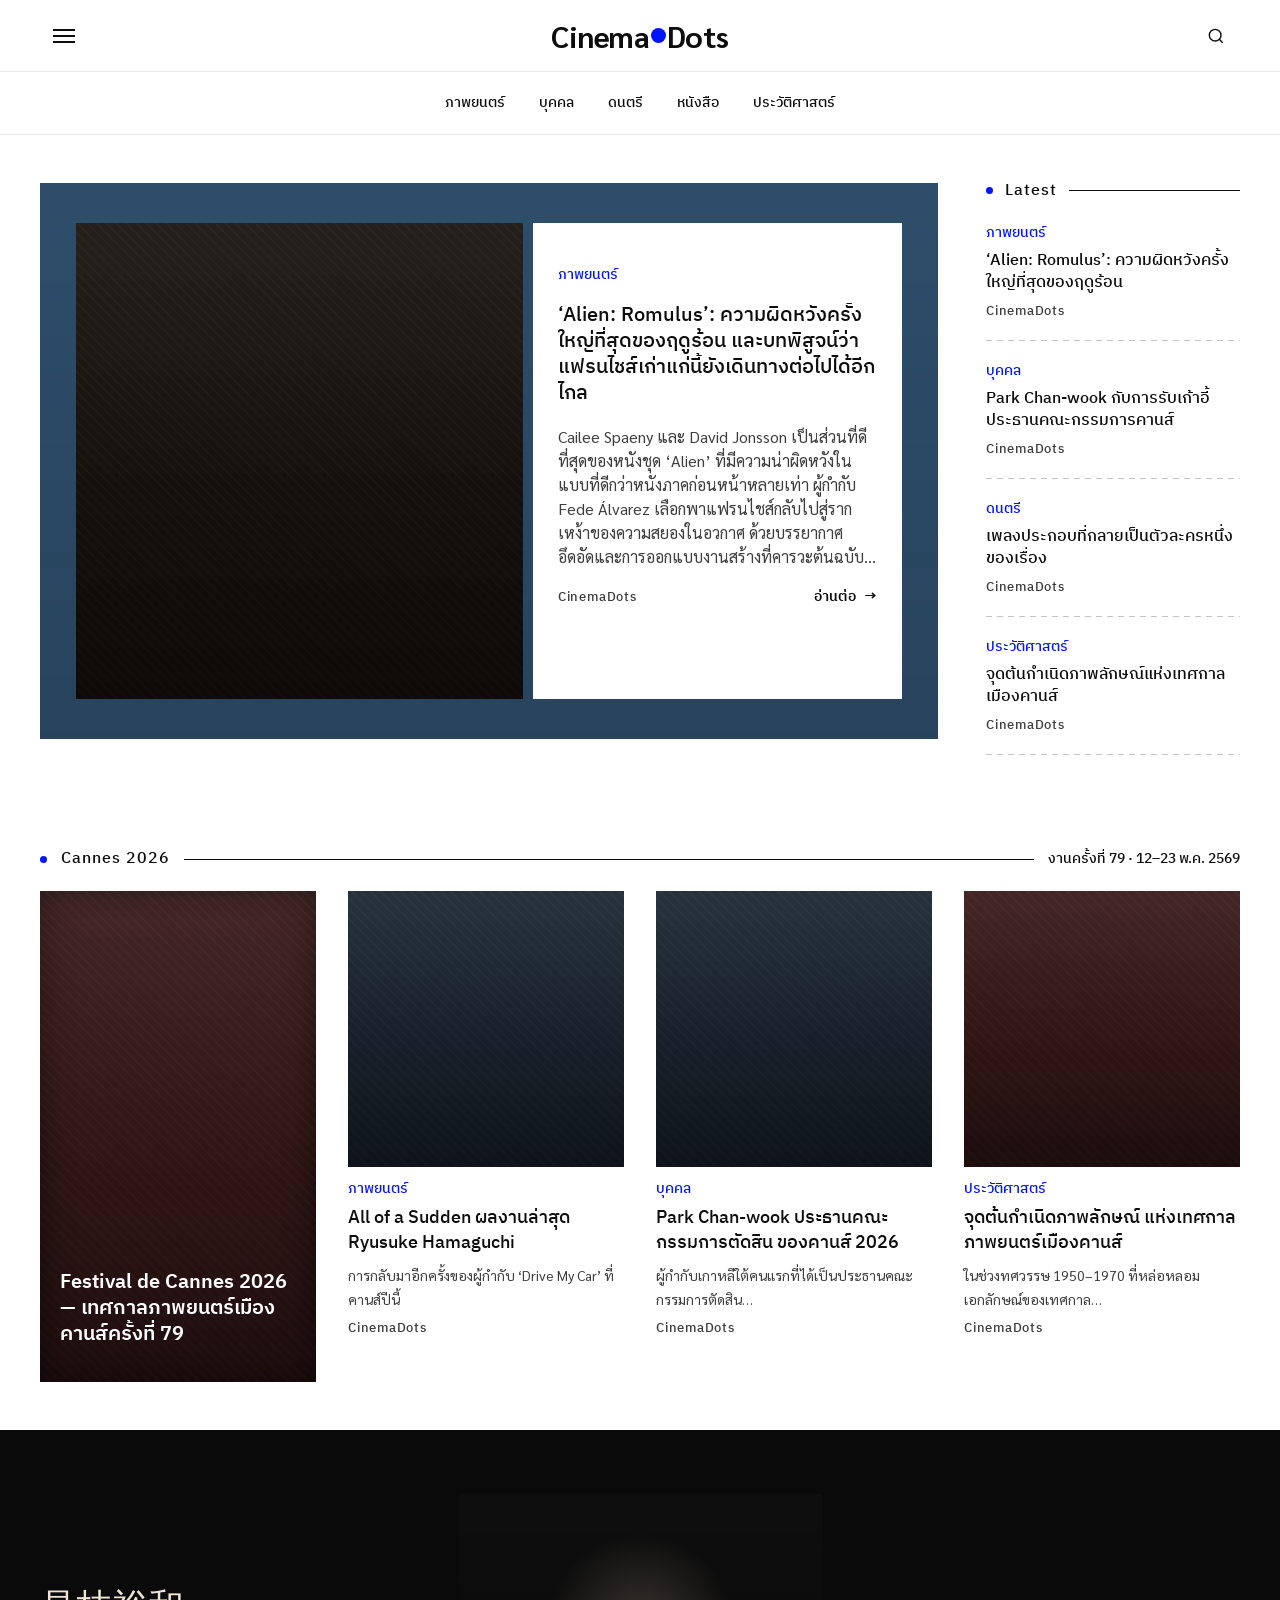
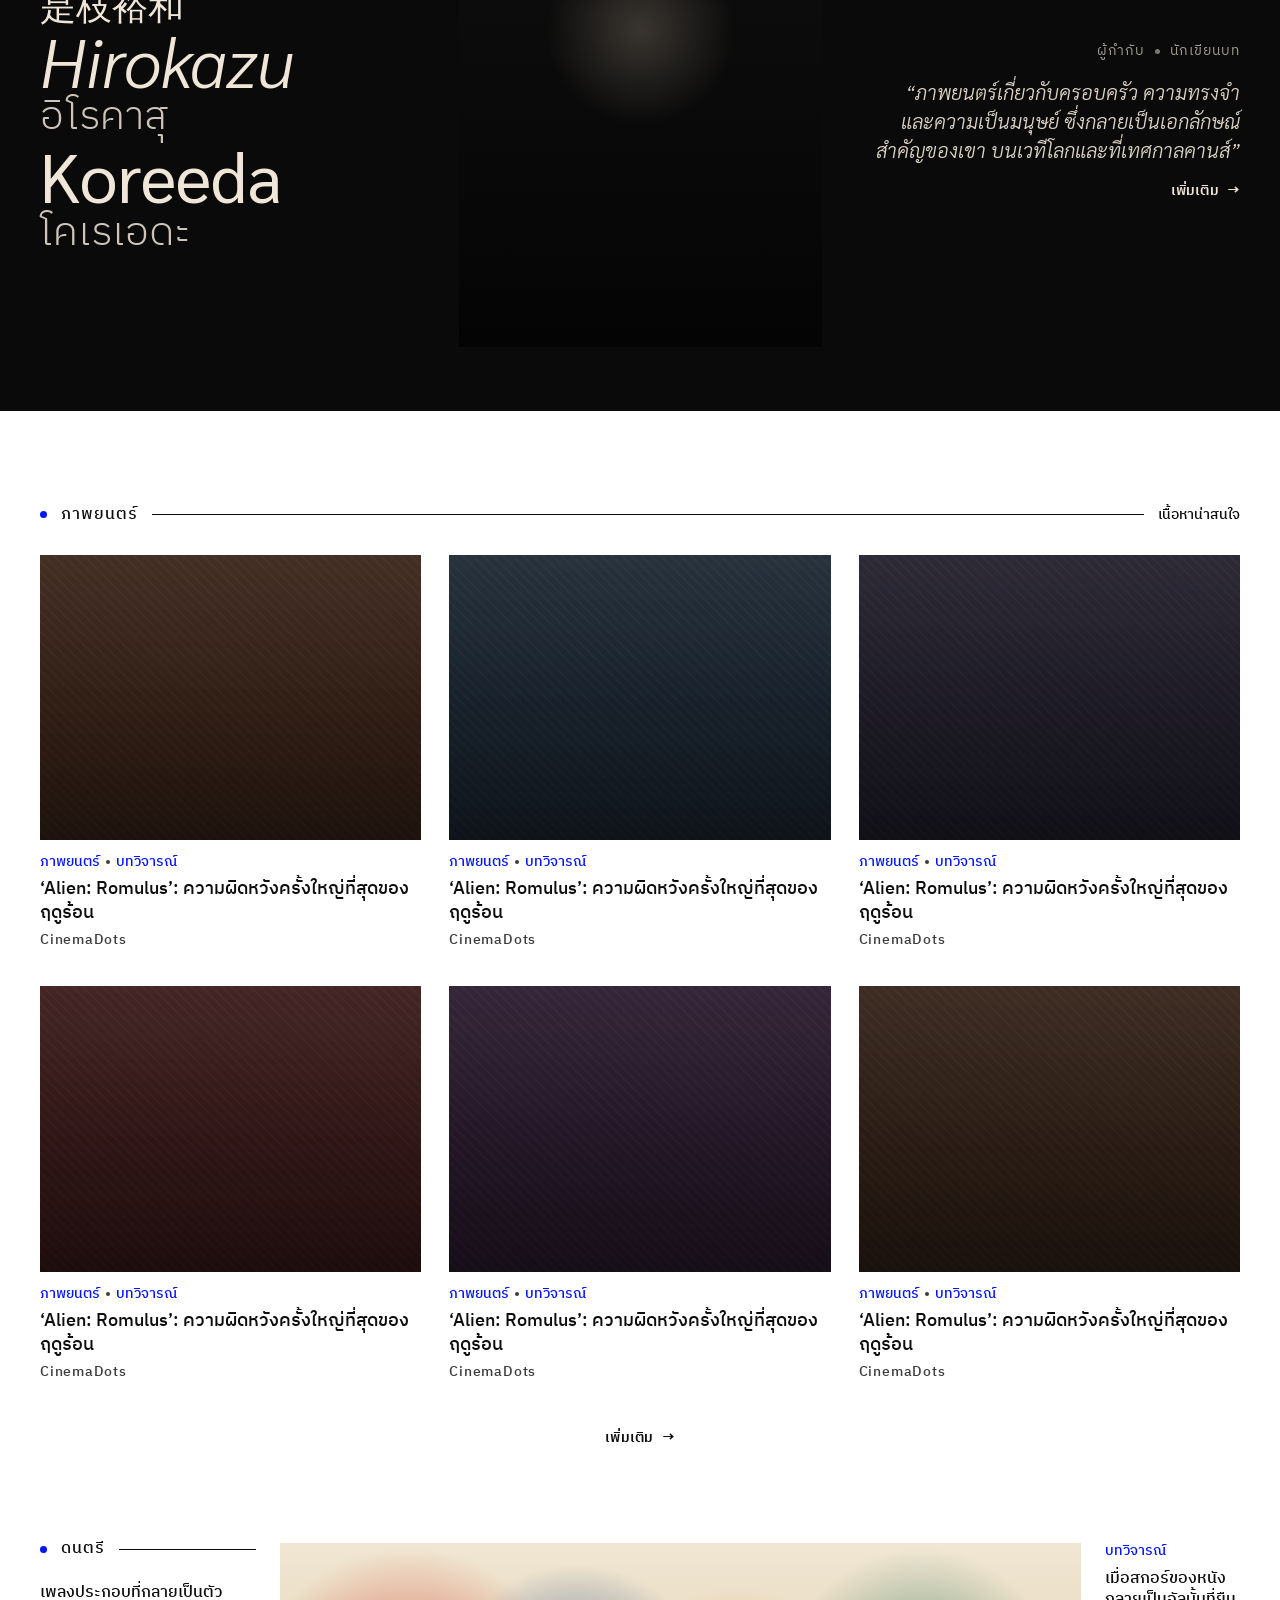
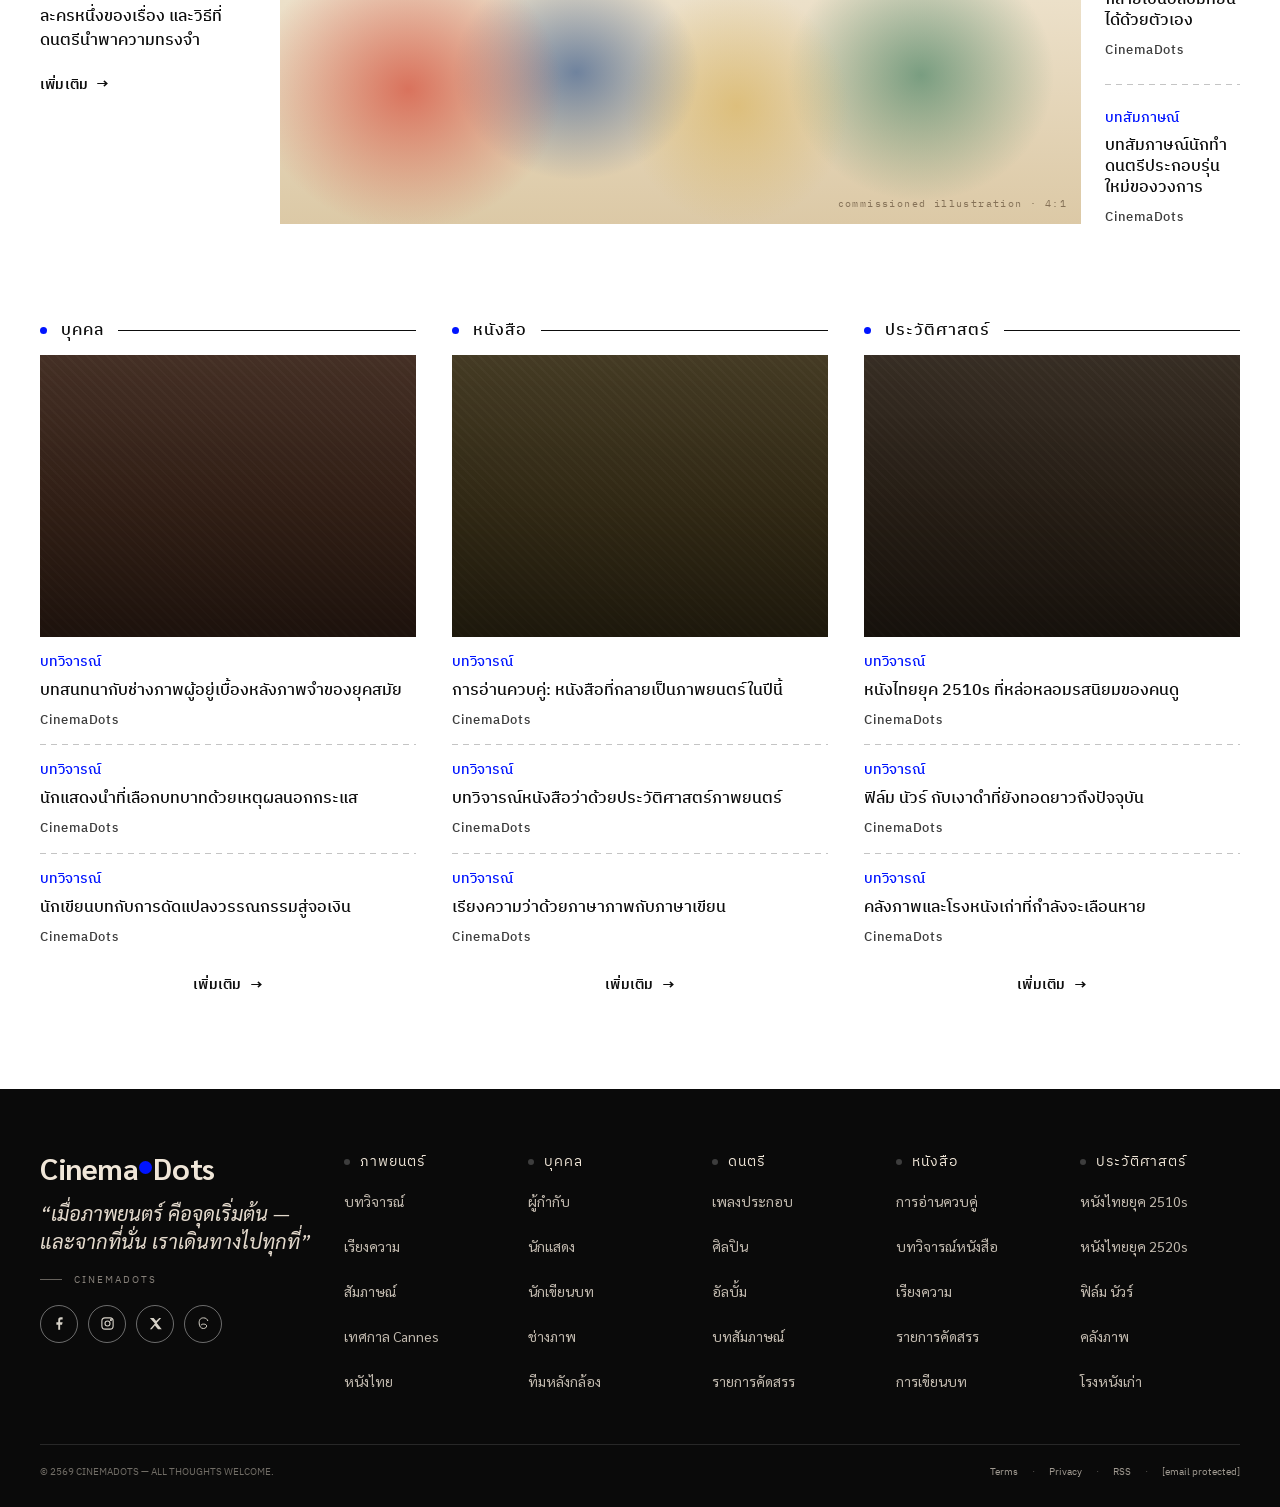
==== commit 54c51b06: "Update homepage to Wireframe Build v2-2-14 New in this revision: - Cannes 2026 hero background image" ====
--- a/CinemaDots Home - Wireframe Build v2-2.html
+++ b/CinemaDots Home - Wireframe Build v2-2.html
@@ -71,20 +71,17 @@
   .label-row .rule{flex:1 1 auto;height:1px;background:var(--ink);min-width:24px}
   .label-row .meta{font-family:var(--sans);font-weight:500;font-size:14px;line-height:1;color:var(--ink);flex:0 0 auto;white-space:nowrap}
 
-  /* outline pill button — mono variant */
-  .pill{display:inline-flex;align-items:center;justify-content:center;height:48px;padding:0 26px;
-    border:1px solid var(--ink);border-radius:999px;font-family:var(--mono);font-size:11px;line-height:17px;
-    letter-spacing:1.98px;color:var(--ink);transition:background .18s,color .18s}
-  .pill:hover{background:var(--ink);color:var(--white)}
-  /* outline pill — thai variant */
-  .pill-th{display:inline-flex;align-items:center;justify-content:center;height:44px;padding:10px 20px;
-    border:1px solid var(--ink);border-radius:999px;font-family:var(--sans);font-weight:500;font-size:14px;line-height:1;
-    color:var(--ink);transition:background .18s,color .18s}
-  .pill-th:hover{background:var(--ink);color:var(--white)}
+  /* text + arrow CTA (replaces outline pills) */
+  .pill,.pill-th{display:inline-flex;align-items:center;gap:8px;height:auto;padding:0;border:0;border-radius:0;background:none;
+    font-family:var(--sans);font-weight:600;font-size:14px;line-height:1;letter-spacing:.2px;color:var(--ink);transition:color .18s}
+  .pill::after,.pill-th::after{content:"\2192";font-family:var(--sans);font-size:15px;line-height:1;transition:transform .18s}
+  .pill:hover,.pill-th:hover{background:none;color:var(--blue)}
+  .pill:hover::after,.pill-th:hover::after{transform:translateX(4px)}
 
   /* ════════ 2 · TOP APP BAR ════════ */
   .appbar{position:sticky;top:0;z-index:40;height:72px;display:grid;grid-template-columns:1fr auto 1fr;align-items:center;
-    padding:0 var(--gut);background:var(--white);border-bottom:1px solid var(--rule)}
+    padding:0 var(--gut);background:var(--white);border-bottom:1px solid var(--rule);transition:transform .32s ease}
+  .appbar.nav-hidden{transform:translateY(-100%)}
   .appbar .iconbtn{width:48px;height:48px;border-radius:24px;display:grid;place-items:center;color:var(--ink)}
   .appbar .iconbtn:hover{background:#f4f4f4}
   .appbar .menu{justify-self:start;flex-direction:column;gap:4px;display:flex;align-items:center;justify-content:center}
@@ -106,14 +103,20 @@
   /* ════════ 4.1 · HERO ════════ */
   /* DESKTOP: figure left + Latest sidebar right (original layout) */
   .hero{display:grid;grid-template-columns:1fr 254px;gap:48px;align-items:start;padding:48px var(--gut)}
-  /* A) yellow figure panel */
-  .figure{background:var(--yellow);padding:40px 36px;display:flex;gap:10px;align-items:stretch}
+  /* A) hero figure panel — Cannes 2026 key-art background */
+  .figure{
+    background:linear-gradient(rgba(10,10,20,.18), rgba(10,10,20,.30)),
+      url("https://www.rogerebert.com/wp-content/uploads/2026/05/2026_CANNES_SIGNATURES_WEB_COULEUR-3_2560x1440-scaled-jpg.webp") center/cover no-repeat,
+      #355c7d;
+    padding:40px 36px;display:flex;gap:10px;align-items:stretch}
   .figure-img{flex:1.4 1 0;aspect-ratio:15/16;--chip:#1a1410}
   .figure-card{flex:1 1 0;background:var(--white);padding:42px 25px;display:flex;flex-direction:column;gap:18px;min-width:0}
   .figure-card h1{margin:0;font-family:var(--sans);font-weight:500;font-size:20px;line-height:26px;color:var(--ink);overflow-wrap:anywhere;
     display:-webkit-box;-webkit-line-clamp:4;line-clamp:4;-webkit-box-orient:vertical;overflow:hidden}
-  .figure-card p{margin:0;font-family:var(--serif);font-weight:400;font-size:16px;line-height:24px;color:var(--ink-2);text-wrap:pretty}
-  .figure-card .byline{margin-top:auto}
+  .figure-card p{margin:0;font-family:var(--serif);font-weight:400;font-size:16px;line-height:24px;color:var(--ink-2);text-wrap:pretty;
+    display:-webkit-box;-webkit-line-clamp:6;line-clamp:6;-webkit-box-orient:vertical;overflow:hidden}
+  .figure-card .cardfoot{display:flex;align-items:center;justify-content:space-between;gap:16px}
+  .figure-card .cardfoot .byline{margin:0}
   /* B) latest — sidebar on desktop */
   .latest{display:flex;flex-direction:column}
   .latest .latest-head{display:flex;align-items:center;gap:12px;margin-bottom:4px}
@@ -127,7 +130,7 @@
 
   /* ════════ 4.2 · CANNES 2026 FEATURE ROW ════════ */
   .cannes{padding:48px var(--gut) 0}
-  .cannes .row{display:grid;grid-template-columns:268px repeat(3,1fr);gap:32px;align-items:start;margin-top:24px}
+  .cannes .row{display:grid;grid-template-columns:repeat(4,1fr);gap:32px;align-items:start;margin-top:24px}
   /* tall feature card — fixed 9:16 */
   .cannes .feature{aspect-ratio:9/16;position:relative;--chip:#3a1a1a;box-shadow:inset 0 0 30px rgba(0,0,0,.55)}
   .cannes .feature .ph-cap{z-index:3}
@@ -158,8 +161,8 @@
   .director .eyebrow .d{width:5px;height:5px;border-radius:50%;background:rgba(240,230,216,.5);display:inline-block}
   .director .quote{margin:0;font-family:var(--serif);font-weight:300;font-style:italic;font-size:20px;line-height:29px;
     color:rgba(240,230,216,.92);text-wrap:pretty}
-  .director .mid .pill{height:48px;padding:0 22px;border-color:rgba(255,255,255,.85);color:var(--cream)}
-  .director .mid .pill:hover{background:var(--cream);color:var(--dark)}
+  .director .mid .pill{color:var(--cream)}
+  .director .mid .pill:hover{background:none;color:#fff}
   /* left column — big name block, left-aligned */
   .director .names{flex:1 1 0;display:flex;flex-direction:column;justify-content:center;align-items:flex-start;text-align:left;color:var(--cream);line-height:1;min-width:0}
   .director .names .orig{font-family:var(--serif);font-weight:400;font-size:clamp(26px,3.4vw,36px);line-height:1.1;color:var(--cream)}
@@ -184,10 +187,10 @@
   /* ════════ 4.7 · MUSIC FEATURE ════════ */
   .music{padding:96px var(--gut) 0;display:flex;align-items:center;gap:0}
   .music .mcol{flex:0 0 159px;display:flex;flex-direction:column;gap:24px}
-  .music .mcol.left{flex:0 0 191px;padding-right:24px;align-self:flex-start}
+  .music .mcol.left{flex:0 1 20%;min-width:160px;padding-right:24px;align-self:flex-start}
   .music .mcol.right{padding-left:24px}
   .music .mcol.left .label-row{flex-wrap:wrap}
-  .music .mcol .snip{margin:0;font-family:var(--sans);font-weight:500;font-size:14px;line-height:21px;color:var(--ink);text-wrap:pretty}
+  .music .mcol .snip{margin:0;font-family:var(--sans);font-weight:500;font-size:16px;line-height:24px;color:var(--ink);text-wrap:pretty}
   .music .mcol .pill-th{align-self:flex-start}
   .music .banner{flex:1 1 auto;aspect-ratio:744/261;position:relative;overflow:hidden;
     background:
@@ -199,18 +202,23 @@
   .music .banner .cap{position:absolute;right:14px;bottom:13px;font-family:var(--mono);font-size:10px;
     line-height:15px;letter-spacing:1.4px;text-transform:lowercase;color:rgba(60,40,20,.55)}
   .music .mcol.right .ritem{display:flex;flex-direction:column;gap:8px}
-  .music .mcol.right .ritem + .ritem{padding-top:24px;border-top:1px solid var(--rule-2)}
-  .music .mcol.right .ritem h3{margin:0;font-family:var(--serif);font-weight:500;font-size:15.5px;line-height:20.9px;color:var(--ink);text-wrap:pretty}
+  .music .mcol.right .ritem + .ritem{padding-top:24px;
+    background-image:repeating-linear-gradient(to right,#c4c4c4 0 6px,transparent 6px 11px);
+    background-repeat:no-repeat;background-position:left top;background-size:100% 1px}
+  .music .mcol.right .ritem h3{margin:0;font-family:var(--sans);font-weight:500;font-size:15.5px;line-height:20.9px;color:var(--ink);text-wrap:pretty}
 
   /* ════════ 4.8 · THREE-COLUMN SECTION ════════ */
   .triple{padding:96px var(--gut) 0;display:flex;gap:36px}
-  .triple .tcol{flex:1 1 0;min-width:0;display:flex;flex-direction:column;gap:18px}
-  .triple .tcol .lead{aspect-ratio:330/248}
-  .triple .tcol .litem{padding:18px 0;display:flex;flex-direction:column;gap:8px;
+  .triple .tcol{flex:1 1 0;min-width:0;display:flex;flex-direction:column;gap:0}
+  .triple .tcol .lead{aspect-ratio:330/248;margin-top:16px}
+  .triple .tcol .litem{padding:15px 0;display:flex;flex-direction:column;gap:8px;
     background-image:repeating-linear-gradient(to right, #c4c4c4 0 6px, transparent 6px 11px);
     background-repeat:no-repeat;background-position:left bottom;background-size:100% 1px}
   .triple .tcol .litem h3{margin:0;font-family:var(--sans);font-weight:500;font-size:16px;line-height:22px;color:var(--ink);text-wrap:pretty}
-  .triple .tcol .pill{align-self:center;margin-top:4px}
+  /* last list item in each column drops its dashed underline */
+  .triple .tcol .litem:has(+ .pill){background-image:none}
+  .triple .tcol .litem:last-child{background-image:none}
+  .triple .tcol .pill{align-self:center;margin-top:16px}
 
   /* ════════ 5 · FOOTER ════════ */
   .footer-wrap{padding-top:96px}
@@ -245,12 +253,13 @@
     .catnav{display:none}
     /* hero: figure full-bleed edge-to-edge (no padding), latest below with gutters */
     .hero{display:block;padding:0}
+    .figure{padding:40px 36px 52px}
     .latest{display:grid;grid-template-columns:1fr 1fr;column-gap:32px;row-gap:0;padding:48px var(--gut) 0}
     .latest .latest-head{grid-column:1 / -1}
-    /* cannes: 2 columns, feature spans full width on its own row */
+    /* cannes: 2 columns; feature keeps its 9:16 position like the other cards */
     .cannes .row{grid-template-columns:1fr 1fr;gap:24px}
-    .cannes .feature{grid-column:1 / -1;height:auto;aspect-ratio:16/7}
-    .cannes .feature .overlay{font-size:24px;line-height:30px;max-width:60%}
+    .cannes .feature{aspect-ratio:9/16}
+    .cannes .feature .overlay{font-size:20px;line-height:26px;max-width:80%}
     /* director: name + portrait side by side, quote spans below */
     .director{flex-wrap:wrap;gap:32px;padding:56px var(--gut)}
     .director .names{flex:1 1 280px;justify-content:center;align-items:flex-start;text-align:left}
@@ -260,18 +269,25 @@
     /* review grid: 2 columns */
     .review{grid-template-columns:1fr 1fr;column-gap:24px;row-gap:32px}
     /* music: stack */
-    .music{flex-direction:column;align-items:stretch;gap:32px;padding-top:80px}
+    .music{flex-direction:column;align-items:stretch;gap:28px;padding:80px var(--gut) 28px}
     .music .mcol.left{align-self:stretch}
     .music .mcol.left .label-row{flex-wrap:nowrap}
     .music .mcol{flex:1 1 auto}
     .music .mcol.left,.music .mcol.right{padding:0}
     .music .mcol.right{flex-direction:row;gap:24px}
     .music .mcol.right .ritem{flex:1 1 0}
-    .music .mcol.right .ritem + .ritem{padding-top:0;border-top:0;border-left:1px solid var(--rule-2);padding-left:24px}
-    /* triple: keep 3 columns, tighter */
-    .triple{gap:24px;padding-top:80px}
+    .music .mcol.right .ritem + .ritem{padding-top:0;padding-left:24px;border-top:0;
+      background-image:repeating-linear-gradient(to bottom,#c4c4c4 0 6px,transparent 6px 11px);
+      background-repeat:no-repeat;background-position:left top;background-size:1px 100%}
+    /* triple: keep 3 columns, tighter (top gap comes from music's bottom padding) */
+    .triple{gap:24px;padding-top:0}
     /* footer: brand full width, columns wrap below */
     .footer .brand{flex:1 1 100%}
+    /* legal bar: full width, distributed equally */
+    .footer .cols{justify-content:space-between}
+    .footer .lcol{flex:1 1 0;min-width:0}
+    .footer .legal{flex-direction:column;align-items:center;text-align:center;gap:12px}
+    .footer .legal .rt{width:100%;justify-content:space-between}
   }
 
   /* ═══════════════════ MOBILE (≤640px) ═══════════════════ */
@@ -284,7 +300,7 @@
     .catnav{display:none}
     /* hero figure full-bleed (no padding); image stacks over card */
     .hero{padding:0}
-    .figure{flex-direction:column;padding:18px}
+    .figure{flex-direction:column;padding:18px 18px 32px}
     .figure-img{flex:none;width:100%;aspect-ratio:1/1}
     .figure-card{flex:none;width:100%;padding:24px 20px;gap:14px}
     .latest{grid-template-columns:1fr;padding:40px var(--gut) 0}
@@ -307,16 +323,20 @@
     .review{grid-template-columns:1fr;row-gap:32px}
     .more-row{padding-top:40px}
     /* music: items stack vertically again */
-    .music{padding-top:72px}
+    .music{padding:72px var(--gut) 28px}
     .music .mcol.right{flex-direction:column;gap:0}
-    .music .mcol.right .ritem + .ritem{padding-top:24px;border-top:1px solid var(--rule-2);border-left:0;padding-left:0}
-    /* triple stacks */
-    .triple{flex-direction:column;gap:48px;padding-top:72px}
+    .music .mcol.right .ritem:first-child{padding-bottom:24px}
+    .music .mcol.right .ritem + .ritem{padding-top:24px;padding-left:0;
+      background-image:repeating-linear-gradient(to right,#c4c4c4 0 6px,transparent 6px 11px);
+      background-repeat:no-repeat;background-position:left top;background-size:100% 1px}
+    /* triple stacks (top gap comes from music's bottom padding) */
+    .triple{flex-direction:column;gap:48px;padding-top:0}
     /* footer columns: two per row */
     .footer{padding:48px var(--gut) 24px}
     .footer-wrap{padding-top:72px}
     .footer .lcol{flex:1 1 40%;min-width:40%}
-    .footer .legal{flex-direction:column;align-items:flex-start;gap:10px}
+    .footer .legal{flex-direction:column;align-items:center;text-align:center;gap:12px}
+    .footer .legal .rt{width:100%;justify-content:space-between}
   }
 
   /* ════════ OVERLAYS · menu + search ════════ */
@@ -375,11 +395,11 @@
 
   <!-- 3 · CATEGORY NAV (desktop only; categories also in hamburger for tablet/mobile) -->
   <nav class="catnav" aria-label="หมวดหมู่หลัก">
-    <a href="CinemaDots Article List.html"><span class="d"></span>ภาพยนตร์</a>
-    <a href="CinemaDots Article List.html"><span class="d"></span>บุคคล</a>
-    <a href="CinemaDots Article List.html"><span class="d"></span>ดนตรี</a>
-    <a href="CinemaDots Article List.html"><span class="d"></span>หนังสือ</a>
-    <a href="CinemaDots Article List.html"><span class="d"></span>ประวัติศาสตร์</a>
+    <a href="CinemaDots Article List.html">ภาพยนตร์</a>
+    <a href="CinemaDots Article List.html">บุคคล</a>
+    <a href="CinemaDots Article List.html">ดนตรี</a>
+    <a href="CinemaDots Article List.html">หนังสือ</a>
+    <a href="CinemaDots Article List.html">ประวัติศาสตร์</a>
   </nav>
 
   <main data-screen-label="01 Homepage — Hi-Fi">
@@ -391,8 +411,11 @@
       <div class="figure-card">
         <span class="kicker">ภาพยนตร์</span>
         <h1>‘Alien: Romulus’: ความผิดหวังครั้งใหญ่ที่สุดของฤดูร้อน และบทพิสูจน์ว่าแฟรนไชส์เก่าแก่นี้ยังเดินทางต่อไปได้อีกไกล</h1>
-        <p>Cailee Spaeny และ David Jonsson เป็นส่วนที่ดีที่สุดของหนังชุด ‘Alien’ ที่มีความน่าผิดหวังในแบบที่ดีกว่าหนังภาคก่อนหน้าหลายเท่า</p>
-        <span class="byline">CinemaDots</span>
+        <p>Cailee Spaeny และ David Jonsson เป็นส่วนที่ดีที่สุดของหนังชุด ‘Alien’ ที่มีความน่าผิดหวังในแบบที่ดีกว่าหนังภาคก่อนหน้าหลายเท่า ผู้กำกับ Fede Álvarez เลือกพาแฟรนไชส์กลับไปสู่รากเหง้าของความสยองในอวกาศ ด้วยบรรยากาศอึดอัดและการออกแบบงานสร้างที่คารวะต้นฉบับปี 1979 อย่างตั้งใจ แม้บทจะยังติดกับดักของการอ้างอิงตัวเองมากเกินไป แต่จังหวะการเล่าเรื่องในครึ่งหลังก็เรียกความตึงเครียดกลับคืนมาได้อย่างน่าพอใจ และทิ้งคำถามถึงอนาคตของซีรีส์นี้ไว้ให้ผู้ชมขบคิดต่อหลังไฟในโรงสว่างขึ้น</p>
+        <div class="cardfoot">
+          <span class="byline">CinemaDots</span>
+          <a class="pill cta" href="CinemaDots Article.html">อ่านต่อ</a>
+        </div>
       </div>
     </figure>
 
@@ -525,8 +548,8 @@
     </div>
     <div class="banner"><img class="fill" src="https://i.pinimg.com/1200x/a5/5c/91/a55c9167b161b77b5980873adac2277b.jpg" alt="" loading="lazy" onerror="this.style.display='none'" /><span class="cap">commissioned illustration · 4:1</span></div>
     <div class="mcol right">
-      <div class="ritem"><h3>เมื่อสกอร์ของหนังกลายเป็นอัลบั้มที่ยืนได้ด้วยตัวเอง</h3><span class="byline">CinemaDots</span></div>
-      <div class="ritem"><h3>บทสัมภาษณ์นักทำดนตรีประกอบรุ่นใหม่ของวงการ</h3><span class="byline">CinemaDots</span></div>
+      <div class="ritem"><span class="kicker">บทวิจารณ์</span><h3>เมื่อสกอร์ของหนังกลายเป็นอัลบั้มที่ยืนได้ด้วยตัวเอง</h3><span class="byline">CinemaDots</span></div>
+      <div class="ritem"><span class="kicker">บทสัมภาษณ์</span><h3>บทสัมภาษณ์นักทำดนตรีประกอบรุ่นใหม่ของวงการ</h3><span class="byline">CinemaDots</span></div>
     </div>
   </section>
 
@@ -598,7 +621,7 @@
       </div>
       <div class="legal">
         <span>© 2569 CINEMADOTS — ALL THOUGHTS WELCOME.</span>
-        <span class="rt"><a href="#">Terms</a><span class="sep">·</span><a href="#">Privacy</a><span class="sep">·</span><a href="#">RSS</a><span class="sep">·</span><a href="/cdn-cgi/l/email-protection#4b2824253f2a283f0b2822252e262a2f243f38653f23"><span class="__cf_email__" data-cfemail="afccc0c1dbceccdbefccc6c1cac2cecbc0dbdc81dbc7">[email&#160;protected]</span></a></span>
+        <span class="rt"><a href="#">Terms</a><span class="sep">·</span><a href="#">Privacy</a><span class="sep">·</span><a href="#">RSS</a><span class="sep">·</span><a href="/cdn-cgi/l/email-protection#74171b1a0015170034171d1a111915101b00075a001c"><span class="__cf_email__" data-cfemail="caa9a5a4beaba9be8aa9a3a4afa7abaea5beb9e4bea2">[email&#160;protected]</span></a></span>
       </div>
     </footer>
   </div>
@@ -677,6 +700,22 @@
     document.querySelectorAll('[data-close]').forEach(function(b){ b.addEventListener('click', closeAll); });
     menuPanel.querySelectorAll('a.mlink').forEach(function(a){ a.addEventListener('click', closeAll); });
     document.addEventListener('keydown', function(e){ if(e.key === 'Escape') closeAll(); });
+
+    /* top bar: hide on scroll down, reveal on scroll up */
+    var appbar = document.querySelector('.appbar');
+    var lastY = window.pageYOffset;
+    var ticking = false;
+    function onScroll(){
+      var y = window.pageYOffset;
+      if(menuPanel.classList.contains('open') || searchPanel.classList.contains('open')){ lastY = y; ticking = false; return; }
+      if(y > lastY && y > 96){ appbar.classList.add('nav-hidden'); }
+      else if(y < lastY){ appbar.classList.remove('nav-hidden'); }
+      lastY = y;
+      ticking = false;
+    }
+    window.addEventListener('scroll', function(){
+      if(!ticking){ window.requestAnimationFrame(onScroll); ticking = true; }
+    }, {passive:true});
   })();
 </script>
 
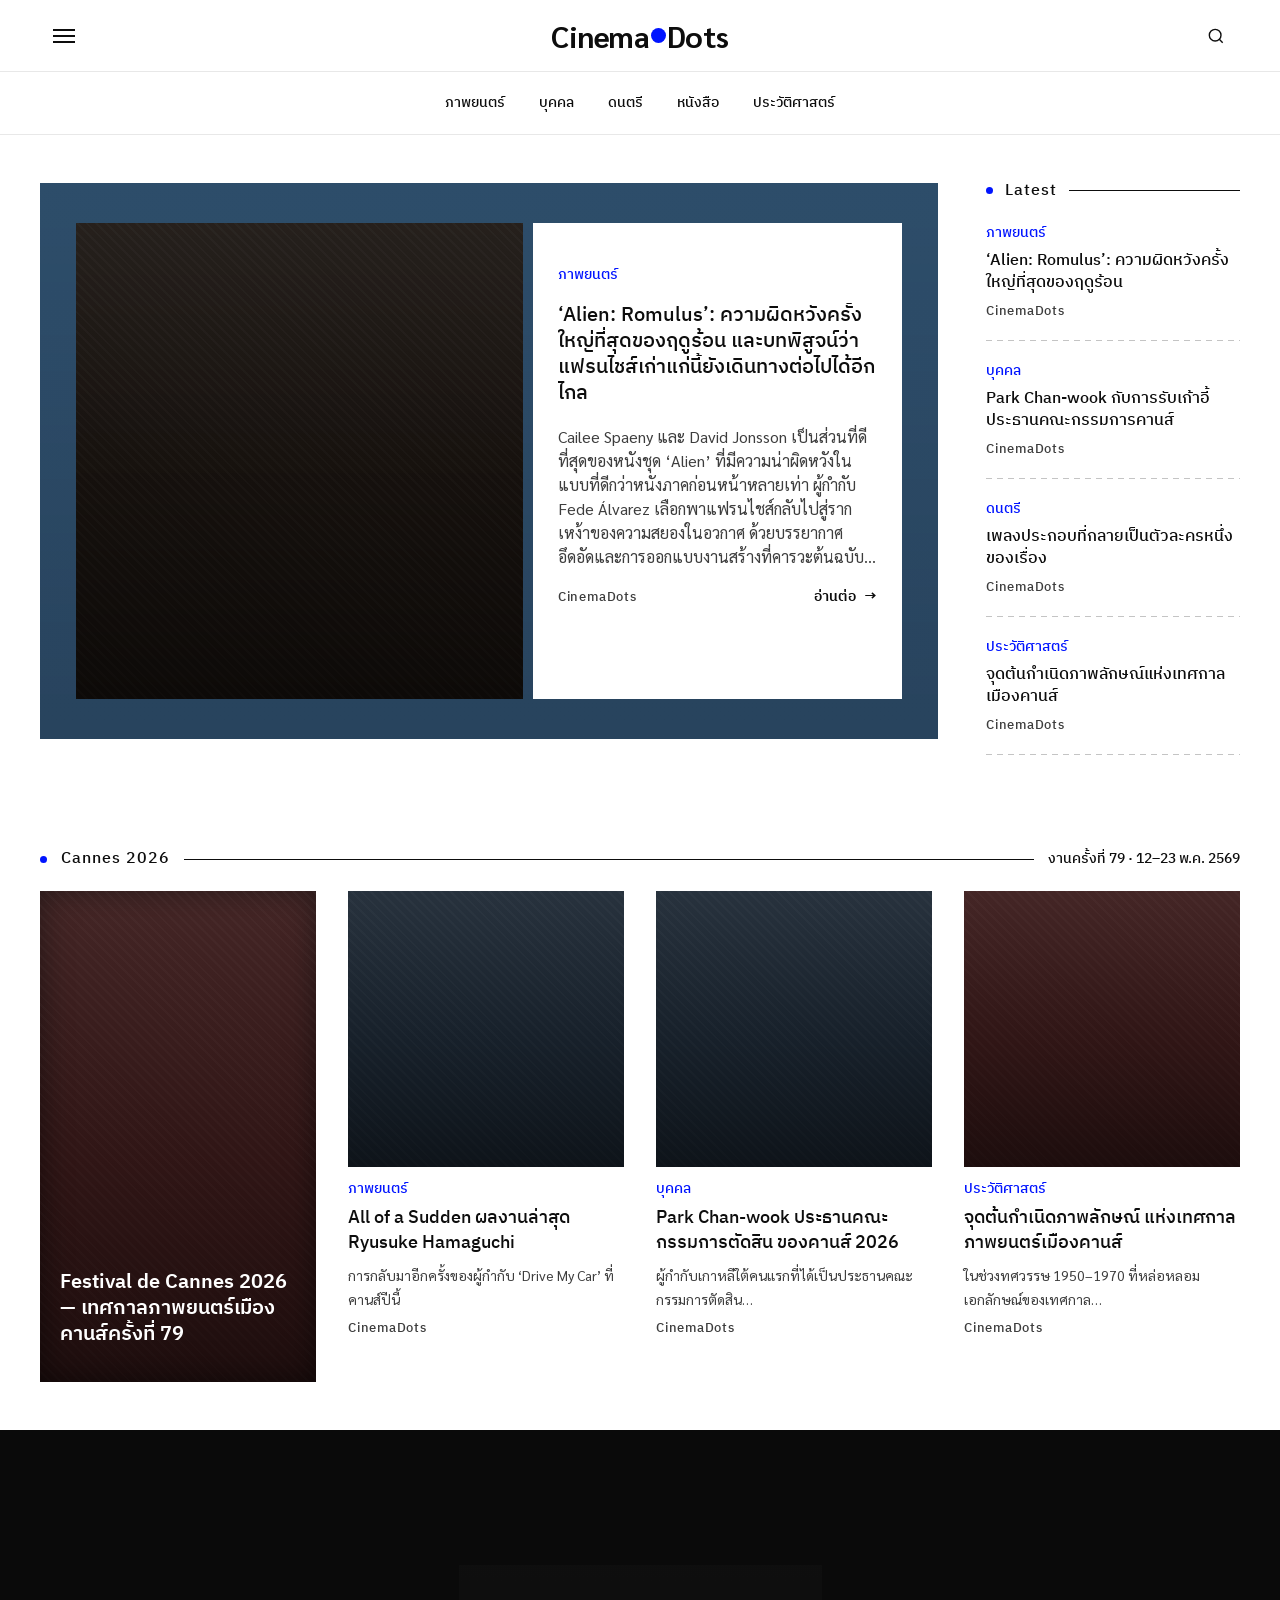
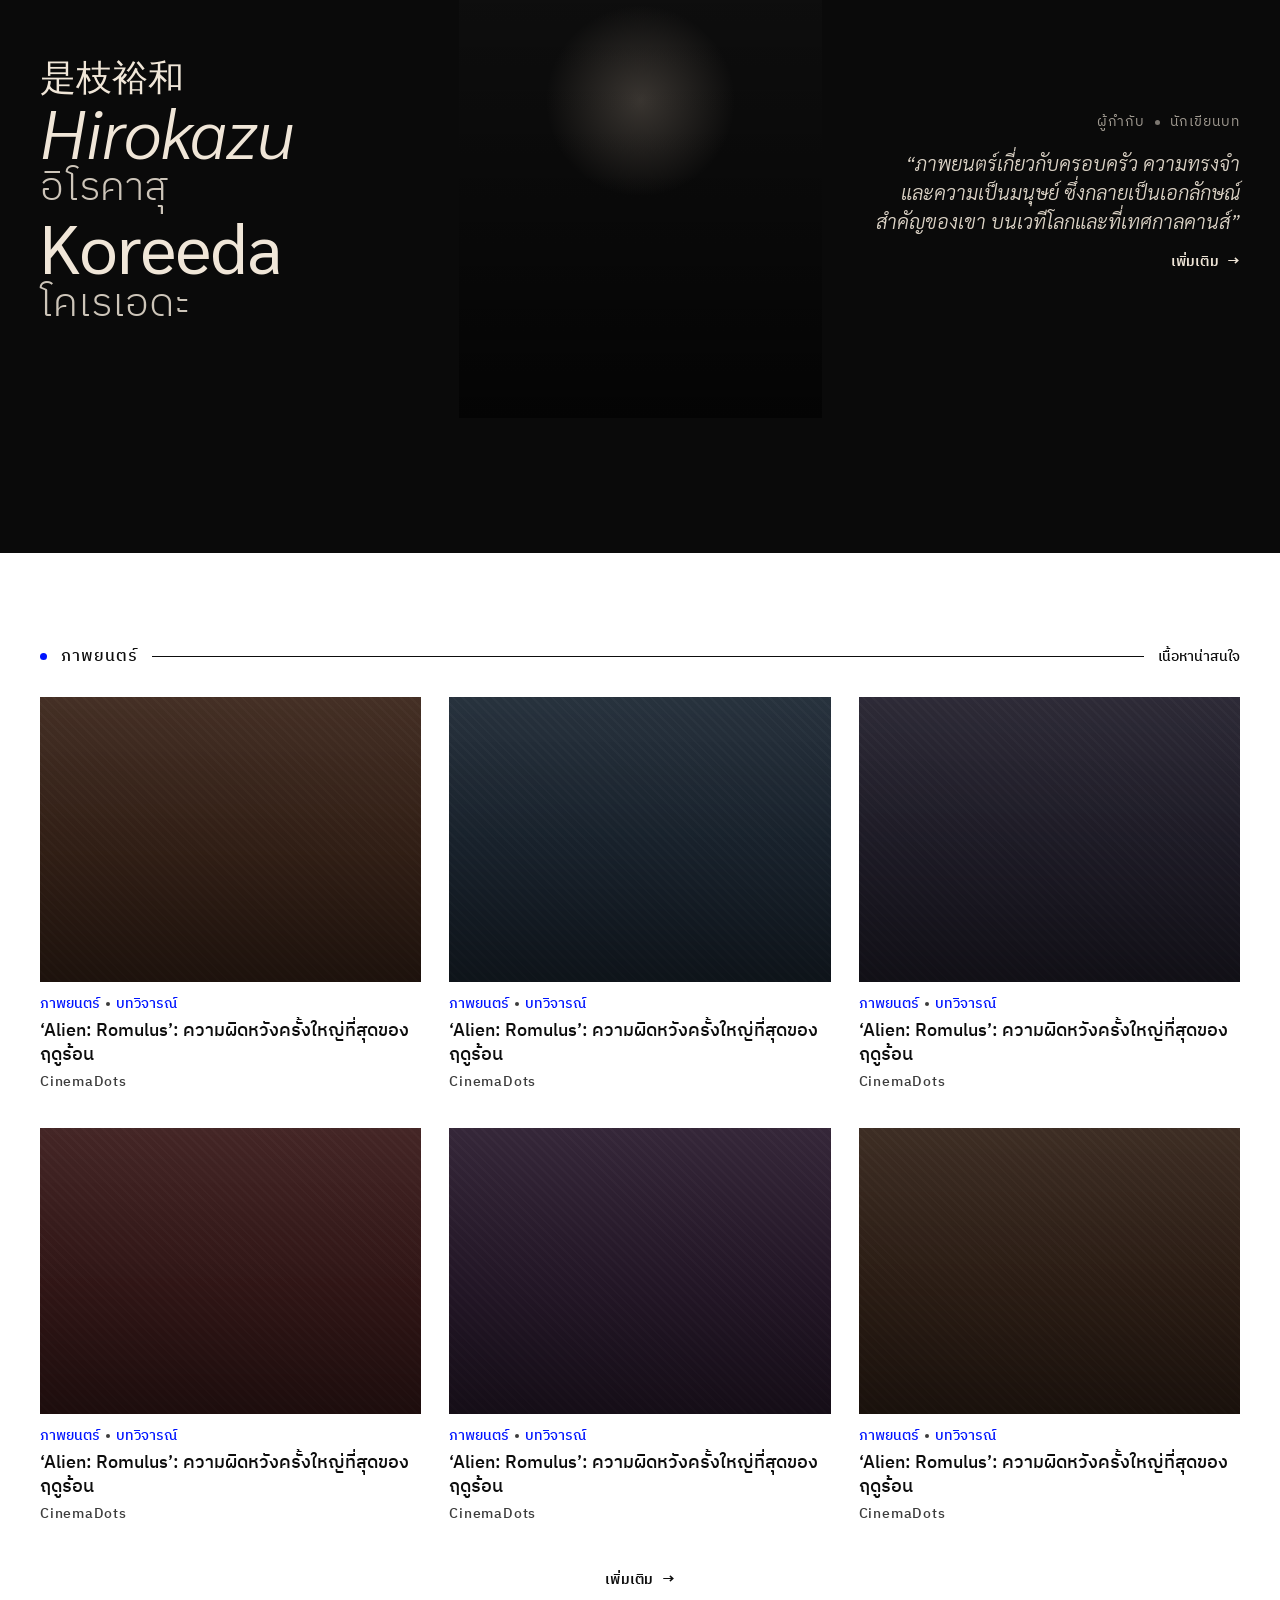
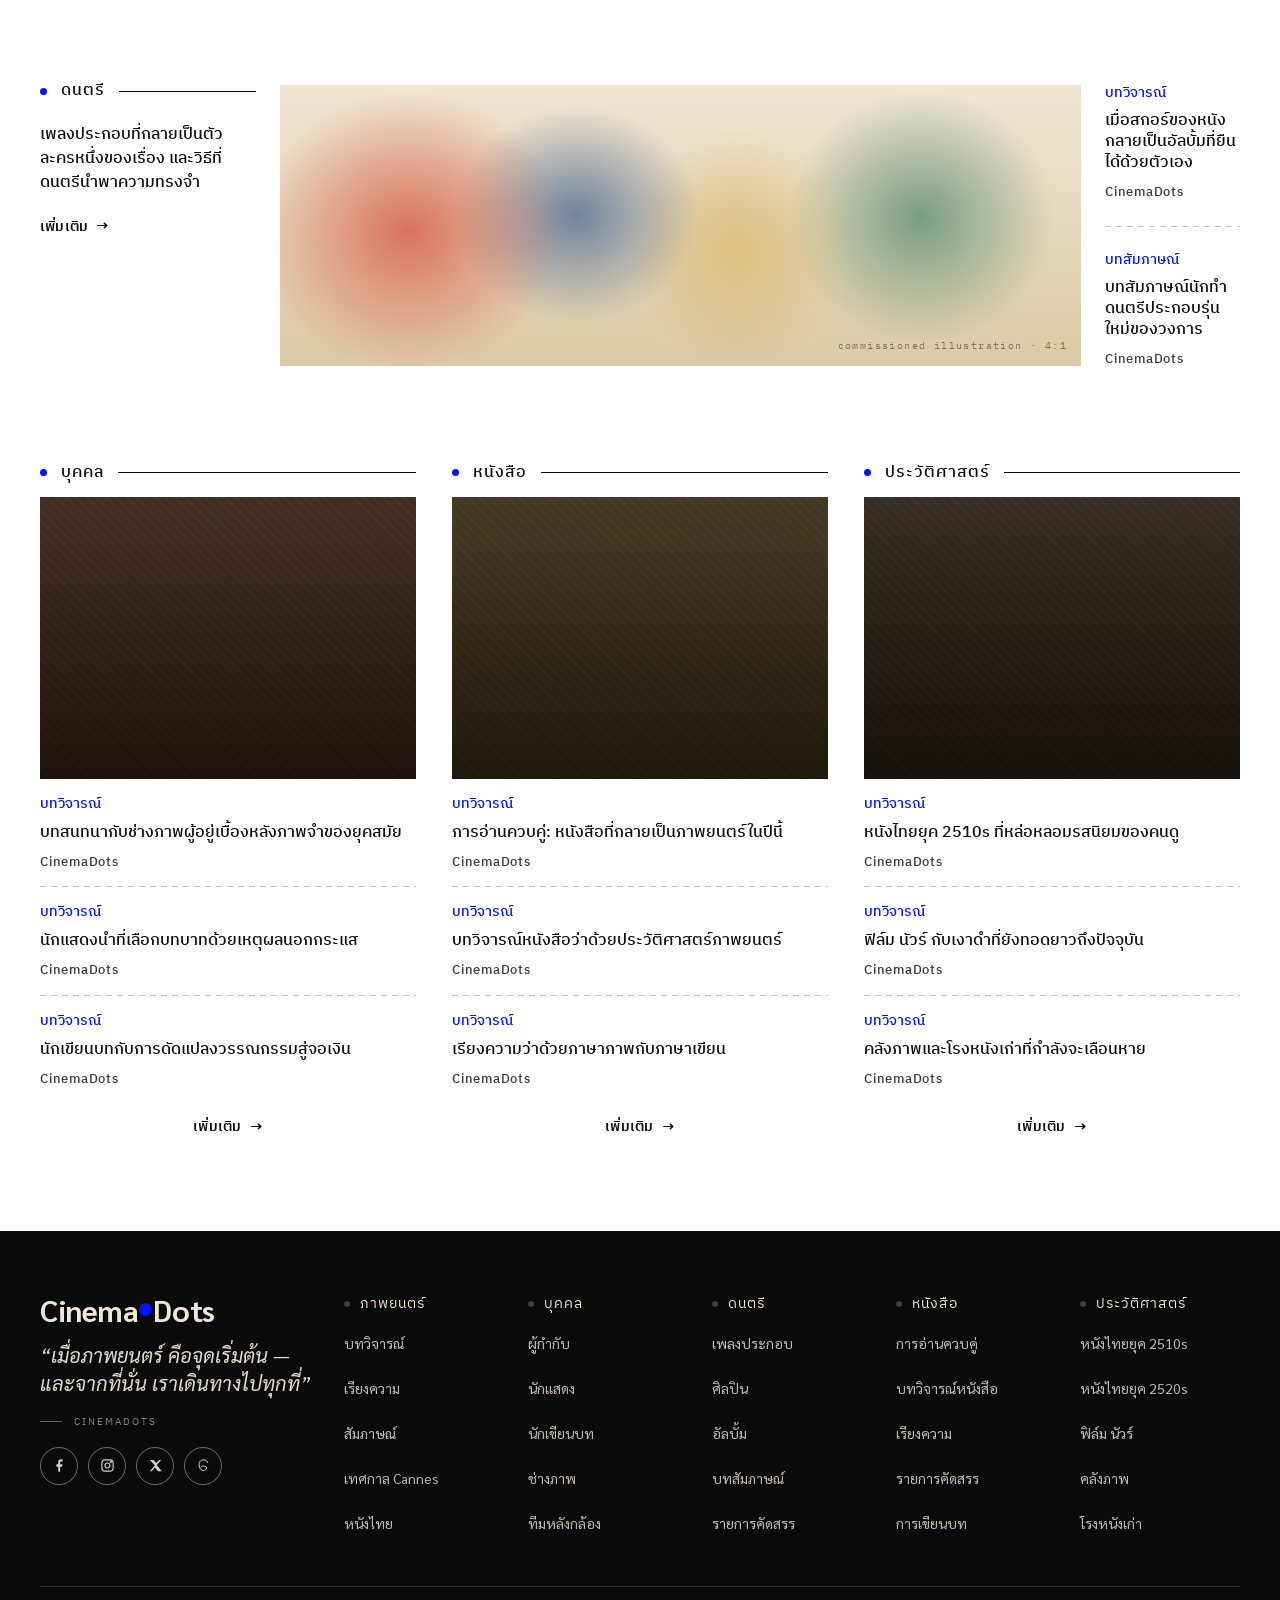
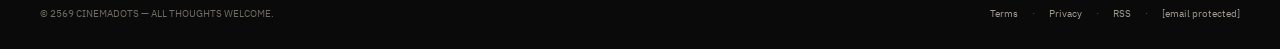
==== commit cf7cccaf: "Update homepage to Wireframe Build v2-2-21 - Introduces split gutter system: body content held to ~7" ====
--- a/CinemaDots Home - Wireframe Build v2-2.html
+++ b/CinemaDots Home - Wireframe Build v2-2.html
@@ -26,6 +26,8 @@
     --mono:'IBM Plex Mono', ui-monospace, monospace;
     /* responsive side gutter */
     --gut:40px;
+    /* wider gutter for full-bleed chrome (top bar, footer, director) */
+    --gut-wide:40px;
   }
   *{box-sizing:border-box}
   figure{margin:0}
@@ -37,10 +39,11 @@
 
   /* full-bleed desktop: fills the viewport left-to-right at any width */
   .page{width:100%;background:var(--white)}
-  /* roomier gutters on large/ultra-wide screens so content isn't glued to the edges */
-  @media (min-width:1440px){:root{--gut:72px}}
-  @media (min-width:1920px){:root{--gut:120px}}
-  @media (min-width:2560px){:root{--gut:200px}}
+  /* roomier gutters on large screens. On big monitors the body content is held to
+     70% width (15% padding each side); top bar / footer / director stay wider (--gut-wide) */
+  @media (min-width:1440px){:root{--gut:72px;--gut-wide:72px}}
+  @media (min-width:1920px){:root{--gut:15%;--gut-wide:120px}}
+  @media (min-width:2560px){:root{--gut:15%;--gut-wide:200px}}
 
   /* shared placeholder image block (color-chip + gradient + mono caption) */
   .ph{position:relative;background:var(--chip,#1a1410);overflow:hidden}
@@ -80,7 +83,7 @@
 
   /* ════════ 2 · TOP APP BAR ════════ */
   .appbar{position:sticky;top:0;z-index:40;height:72px;display:grid;grid-template-columns:1fr auto 1fr;align-items:center;
-    padding:0 var(--gut);background:var(--white);border-bottom:1px solid var(--rule);transition:transform .32s ease}
+    padding:0 var(--gut-wide);background:var(--white);border-bottom:1px solid var(--rule);transition:transform .32s ease}
   .appbar.nav-hidden{transform:translateY(-100%)}
   .appbar .iconbtn{width:48px;height:48px;border-radius:24px;display:grid;place-items:center;color:var(--ink)}
   .appbar .iconbtn:hover{background:#f4f4f4}
@@ -110,7 +113,10 @@
       #355c7d;
     padding:40px 36px;display:flex;gap:10px;align-items:stretch}
   .figure-img{flex:1.4 1 0;aspect-ratio:15/16;--chip:#1a1410}
-  .figure-card{flex:1 1 0;background:var(--white);padding:42px 25px;display:flex;flex-direction:column;gap:18px;min-width:0}
+  .figure-card{position:relative;flex:1 1 0;background:var(--white);padding:42px 25px;display:flex;flex-direction:column;gap:18px;min-width:0}
+  /* MdF “we are attending” label as a background picture, 20% of card width */
+  .figure-card .mdf-label{position:absolute;bottom:25px;right:25px;width:54%;height:auto;opacity:.2;z-index:0;pointer-events:none}
+  .figure-card > :not(.mdf-label){position:relative;z-index:1}
   .figure-card h1{margin:0;font-family:var(--sans);font-weight:500;font-size:20px;line-height:26px;color:var(--ink);overflow-wrap:anywhere;
     display:-webkit-box;-webkit-line-clamp:4;line-clamp:4;-webkit-box-orient:vertical;overflow:hidden}
   .figure-card p{margin:0;font-family:var(--serif);font-weight:400;font-size:16px;line-height:24px;color:var(--ink-2);text-wrap:pretty;
@@ -146,7 +152,8 @@
   /* ════════ 4.3 · DIRECTOR FEATURE (DARK) ════════ */
   .director-wrap{padding-top:48px}
   /* layout (Golf): name block LEFT · portrait CENTRE · quote RIGHT */
-  .director{background:var(--dark);padding:64px var(--gut);display:flex;gap:48px;align-items:center}
+  /* desktop: tall, airy dark band — vertical padding ≈30% of viewport height */
+  .director{background:var(--dark);padding:max(96px,15vh) var(--gut);display:flex;gap:48px;align-items:center}
   .director .portrait{flex:0 0 363px;aspect-ratio:363/453;
     --chip:#101010;position:relative;align-self:center}
   .director .portrait::after{background:
@@ -409,6 +416,7 @@
     <figure class="figure">
       <div class="ph figure-img"><img class="fill" src="https://assets.mubicdn.net/images/notebook/post_images/43249/images-w1400.jpg?1779292727" alt="" loading="lazy" onerror="this.style.display='none'" /><span class="ph-cap">hero · 15:16 · drop image</span></div>
       <div class="figure-card">
+        <img class="mdf-label" src="https://www.marchedufilm.com/wp-content/uploads/2026/01/mdf26-label-screen_we_are_attending-noir.png" alt="We Are Attending — Marché du Film 2026" loading="lazy" onerror="this.style.display='none'" />
         <span class="kicker">ภาพยนตร์</span>
         <h1>‘Alien: Romulus’: ความผิดหวังครั้งใหญ่ที่สุดของฤดูร้อน และบทพิสูจน์ว่าแฟรนไชส์เก่าแก่นี้ยังเดินทางต่อไปได้อีกไกล</h1>
         <p>Cailee Spaeny และ David Jonsson เป็นส่วนที่ดีที่สุดของหนังชุด ‘Alien’ ที่มีความน่าผิดหวังในแบบที่ดีกว่าหนังภาคก่อนหน้าหลายเท่า ผู้กำกับ Fede Álvarez เลือกพาแฟรนไชส์กลับไปสู่รากเหง้าของความสยองในอวกาศ ด้วยบรรยากาศอึดอัดและการออกแบบงานสร้างที่คารวะต้นฉบับปี 1979 อย่างตั้งใจ แม้บทจะยังติดกับดักของการอ้างอิงตัวเองมากเกินไป แต่จังหวะการเล่าเรื่องในครึ่งหลังก็เรียกความตึงเครียดกลับคืนมาได้อย่างน่าพอใจ และทิ้งคำถามถึงอนาคตของซีรีส์นี้ไว้ให้ผู้ชมขบคิดต่อหลังไฟในโรงสว่างขึ้น</p>
@@ -621,7 +629,7 @@
       </div>
       <div class="legal">
         <span>© 2569 CINEMADOTS — ALL THOUGHTS WELCOME.</span>
-        <span class="rt"><a href="#">Terms</a><span class="sep">·</span><a href="#">Privacy</a><span class="sep">·</span><a href="#">RSS</a><span class="sep">·</span><a href="/cdn-cgi/l/email-protection#74171b1a0015170034171d1a111915101b00075a001c"><span class="__cf_email__" data-cfemail="caa9a5a4beaba9be8aa9a3a4afa7abaea5beb9e4bea2">[email&#160;protected]</span></a></span>
+        <span class="rt"><a href="#">Terms</a><span class="sep">·</span><a href="#">Privacy</a><span class="sep">·</span><a href="#">RSS</a><span class="sep">·</span><a href="/cdn-cgi/l/email-protection#53303c3d2732302713303a3d363e32373c27207d273b"><span class="__cf_email__" data-cfemail="95f6fafbe1f4f6e1d5f6fcfbf0f8f4f1fae1e6bbe1fd">[email&#160;protected]</span></a></span>
       </div>
     </footer>
   </div>
